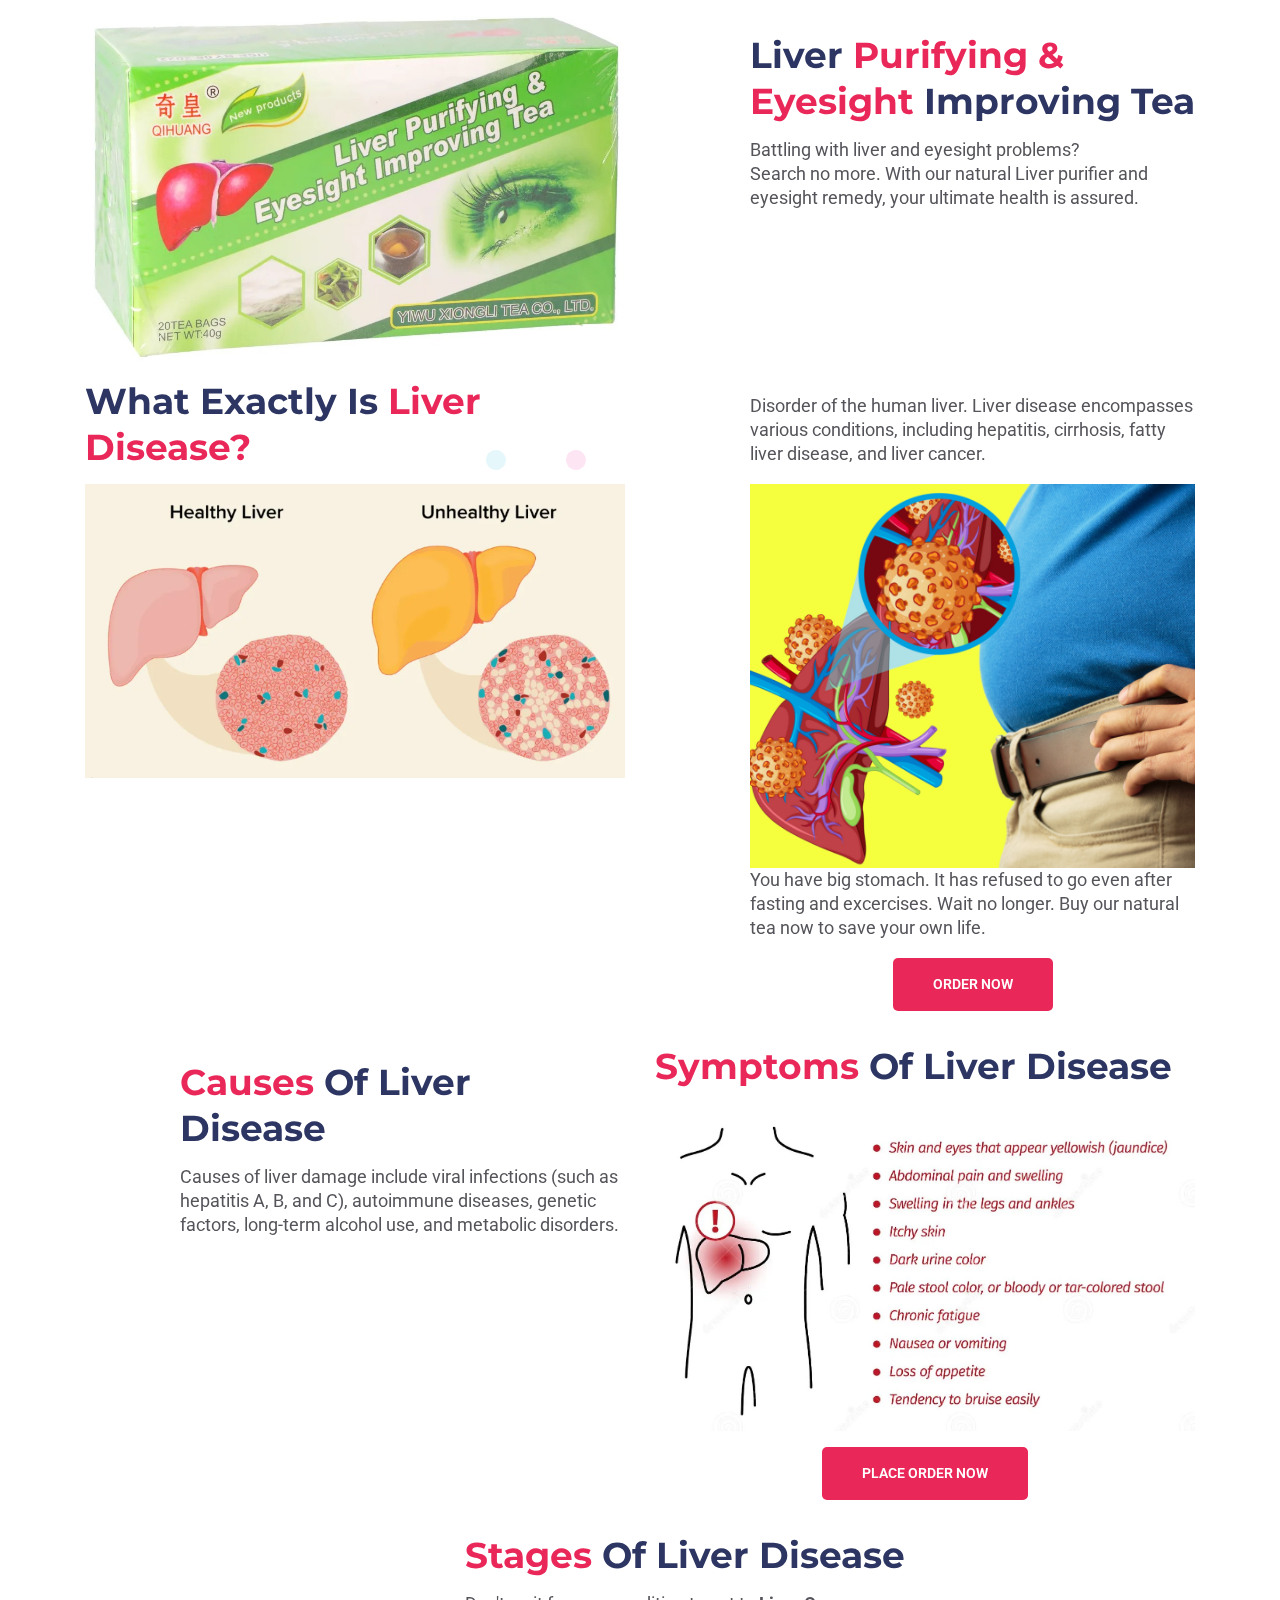
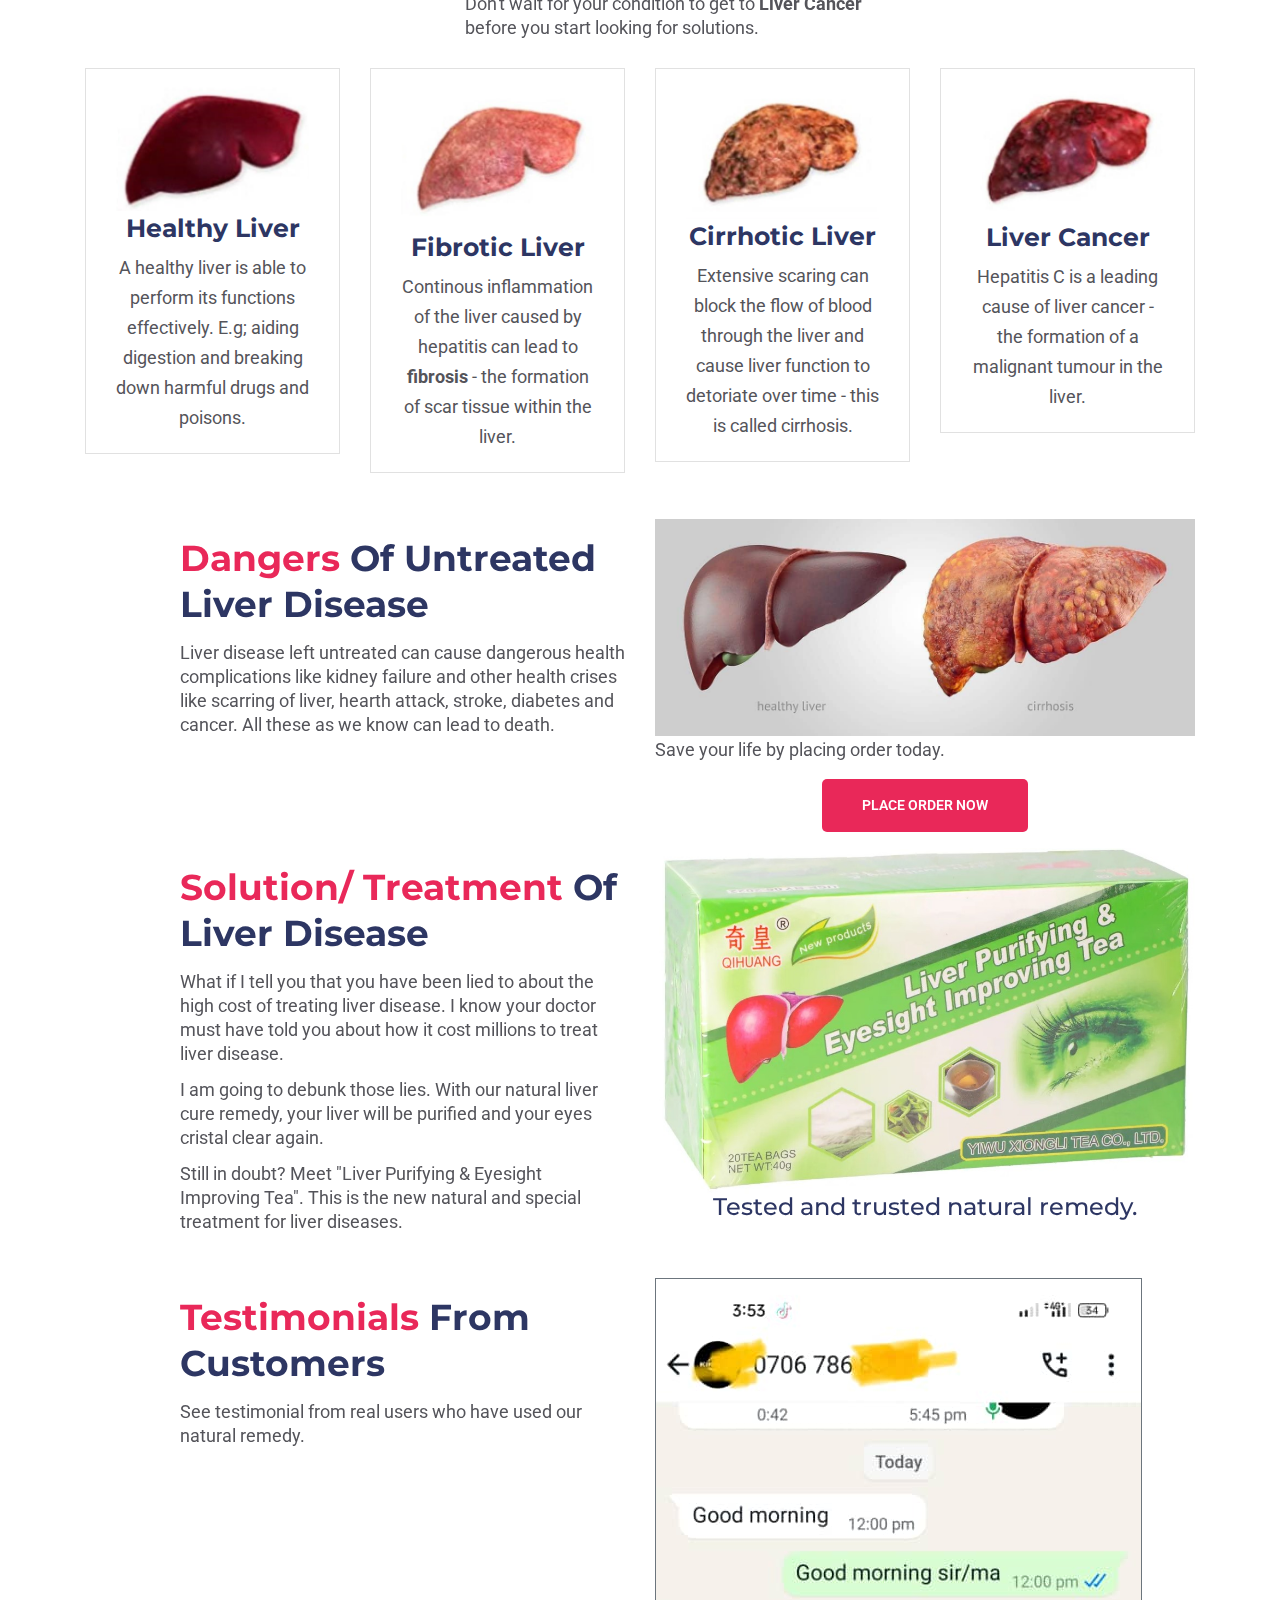
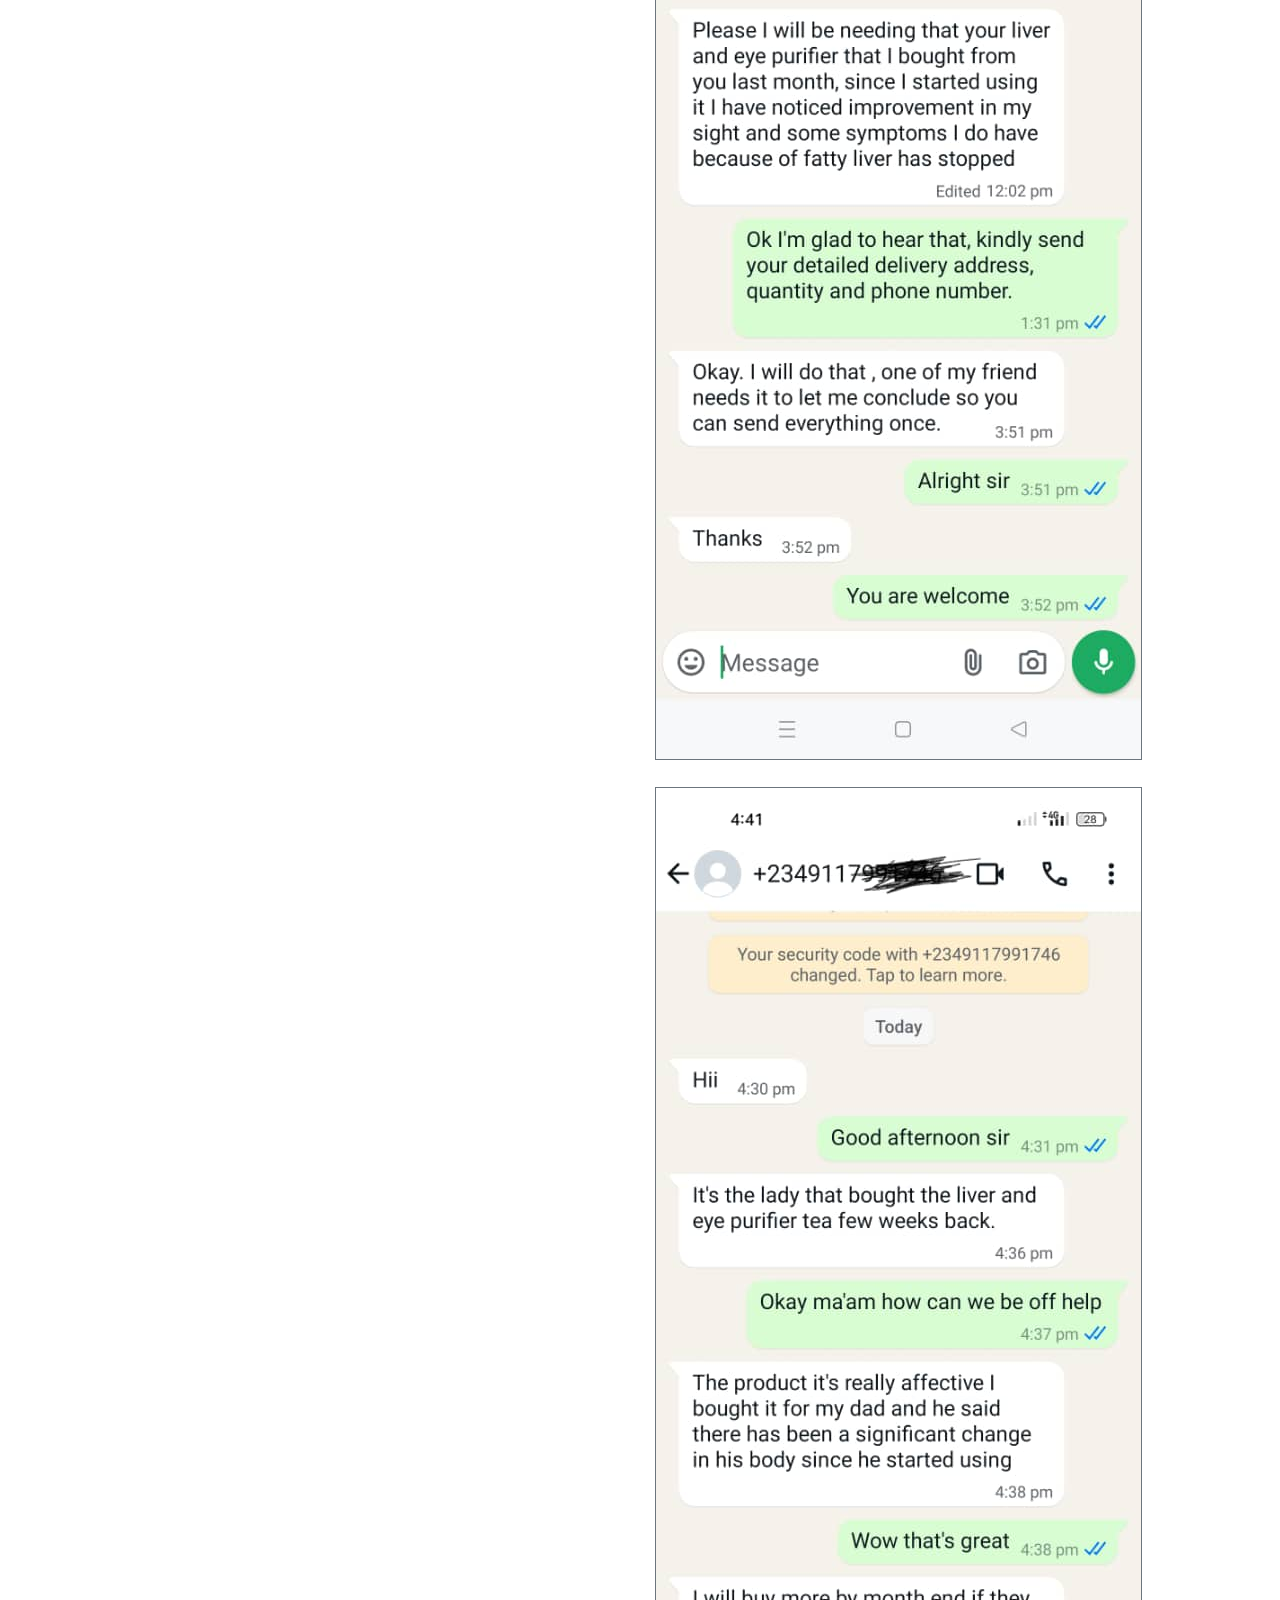
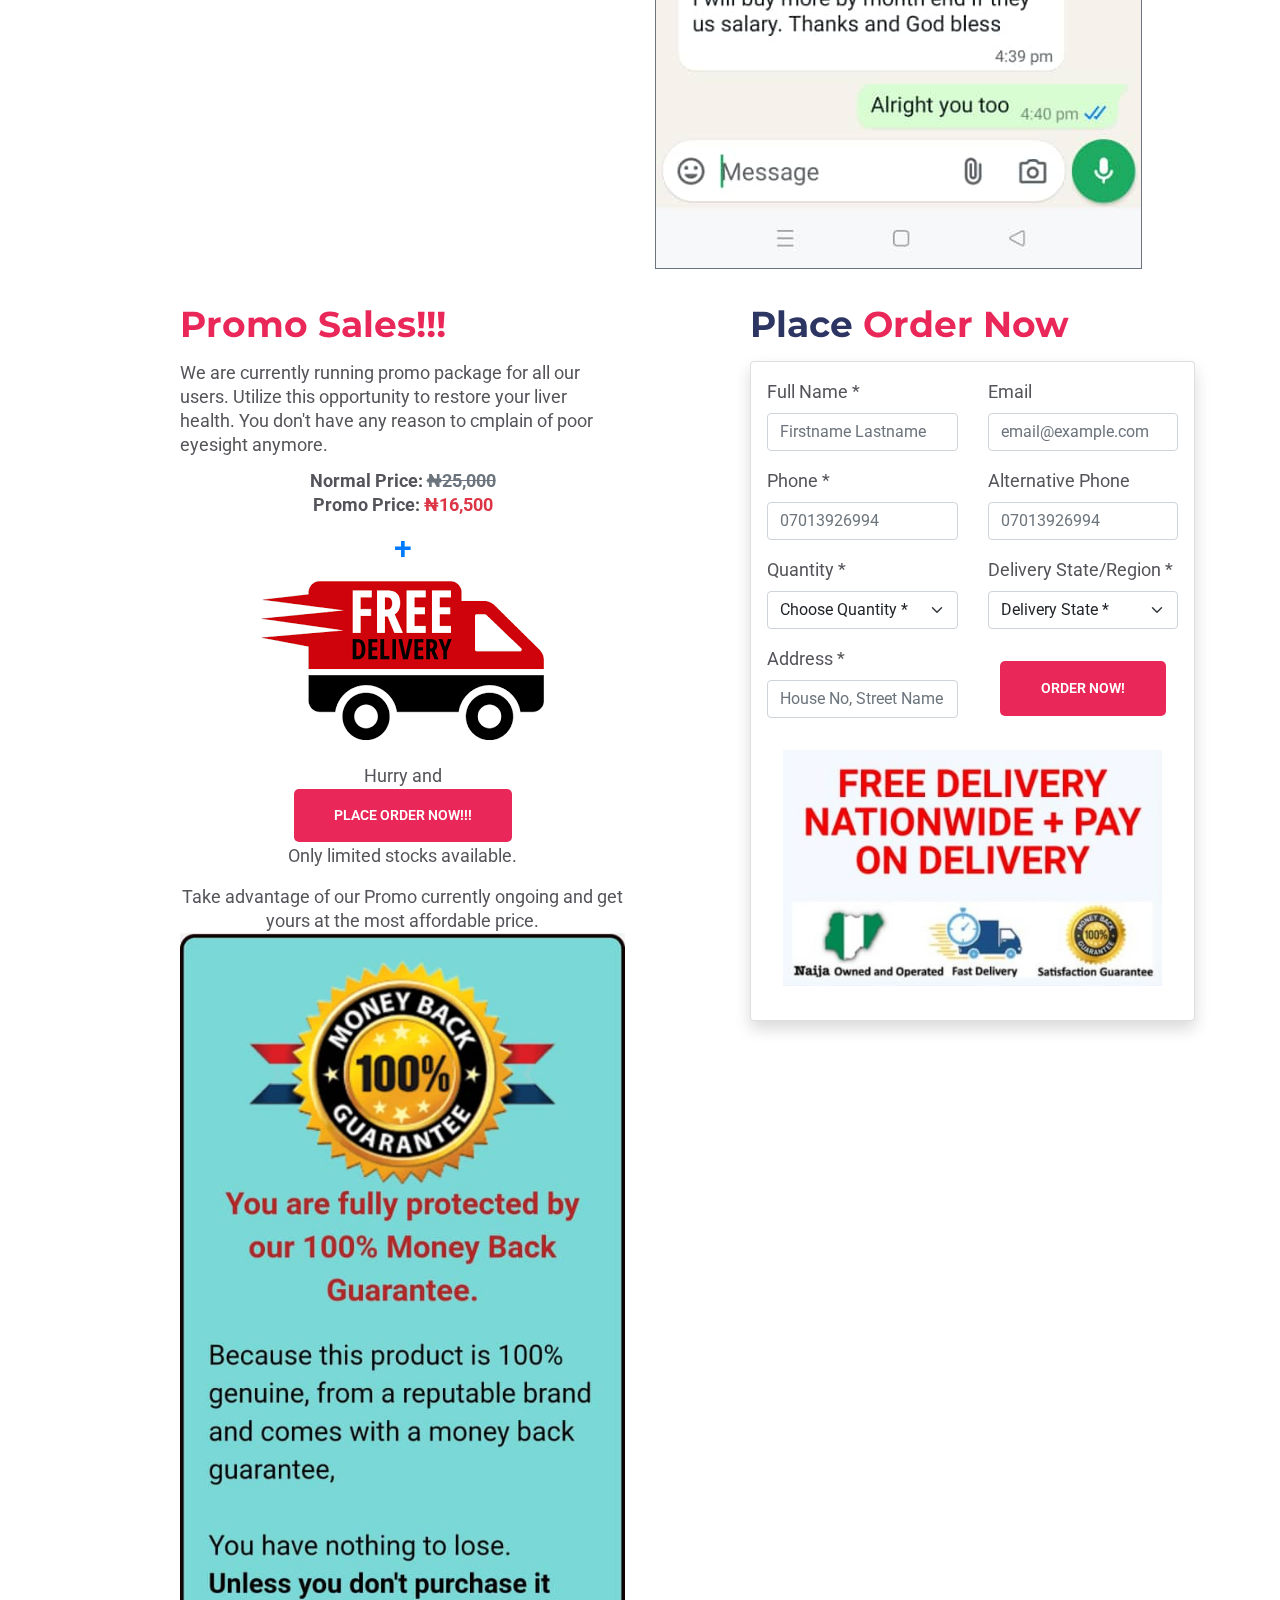
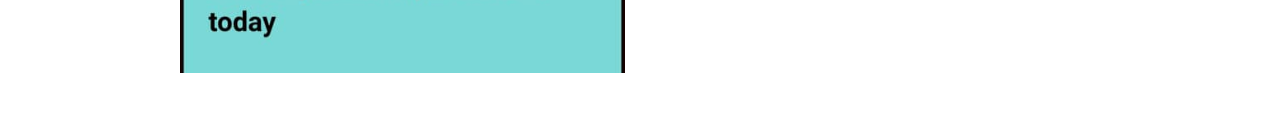
==== liver-cure/index.html @ 66e69435 "Fix Order Now Broken References" ====
<!DOCTYPE html>
<html lang="en">
<head>
    <meta charset="UTF-8">
    <meta name="viewport" content="width=device-width, initial-scale=1.0">
    <title>Liver Cure Herbal Remedy</title>

    <!-- favicon -->
    <link rel="icon" href="./assets/images/favicon.ico" sizes="20x20" type="image/png">
    <!-- animate -->
    <link rel="stylesheet" href="assets/css/animate.css">
    <!-- bootstrap -->
    <link rel="stylesheet" href="../assets/bootstrap.min.css">
    <link rel="stylesheet" href="assets/css/bootstrap.min.css">
    <!-- magnific popup -->
    <link rel="stylesheet" href="assets/css/magnific-popup.css">
    <!-- owl carousel -->
    <link rel="stylesheet" href="assets/css/owl.carousel.min.css">
    <!-- fontawesome -->
    <link rel="stylesheet" href="assets/css/font-awesome.min.css">
    <!-- flaticon -->
    <link rel="stylesheet" href="assets/css/flaticon.css">
    <!-- Main Stylesheet -->
    <link rel="stylesheet" href="assets/css/style.css">
    <!-- responsive Stylesheet -->
    <link rel="stylesheet" href="assets/css/responsive.css">

    <!-- Liver Cure Facebook Pixel Code -->
    <script>
        !function(f,b,e,v,n,t,s)
        {if(f.fbq)return;n=f.fbq=function(){n.callMethod?
        n.callMethod.apply(n,arguments):n.queue.push(arguments)};
        if(!f._fbq)f._fbq=n;n.push=n;n.loaded=!0;n.version='2.0';
        n.queue=[];t=b.createElement(e);t.async=!0;
        t.src=v;s=b.getElementsByTagName(e)[0];
        s.parentNode.insertBefore(t,s)}(window,document,'script',
        'https://connect.facebook.net/en_US/fbevents.js');
        fbq('init', '463958269946319');
        fbq('track', 'PageView');
        fbq('track', 'AddToWishlist');
        fbq('track', 'AddToCart');
    </script>
    <noscript>
        <img height="1" width="1" 
        src="https://www.facebook.com/tr?id=463958269946319&ev=PageView
        &noscript=1"/>
    </noscript>
    <!-- End Liver Cure Facebook Pixel Code -->
</head>
<body>
    <!-- Preloader section start -->
    <div class="preloader" id="preloader">
        <div class="preloader-inner">
            <div class="loader">
                <span class="loader-inner-1"></span>
                <span class="loader-inner-2"></span>
                <span class="loader-inner-3"></span>
                <span class="loader-inner-4"></span>
            </div>
        </div>
    </div>
    <!-- Preloader section end -->

    <!-- Intro Section Start -->
    <section class="my-3">
        <div class="container">
            <div class="row">
                <div class="col-lg-6">
                    <div class="concern-img bg-image">
                        <img src="assets/images/liver-cure.jpg" alt="">
                    </div>
                </div>
                <div class="col-lg-5 offset-lg-1">
                    <div class="py-3">
                        <div class="concern-content">
                            <div class="content">
                                <div class="section-title">
                                    <h1 class="title">
                                        Liver <span>Purifying & Eyesight</span> Improving Tea
                                    </h1>
                                    <p class="section-p">
                                        Battling with liver and eyesight problems? <br>
                                        Search no more. With our natural Liver purifier and eyesight remedy, your ultimate health is assured.
                                    </p>
                                </div>
                            </div>
                        </div>
                    </div>
                </div>
            </div>
        </div>
    </section>
    <!-- Intro Section End -->

    <!-- Details Section Start -->
    <section class="my-3">
        <div class="container">
            <div class="row">
                <div class="col-lg-6">
                    <div class="section-title">
                        <h2 class="title">
                            What exactly is <span>Liver Disease?</span>
                        </h2>
                    </div>
                    <div class="concern-img bg-image">
                        <img src="assets/images/healthy-unhealthy-liver.png" alt="">
                    </div>
                </div>
                <div class="col-lg-5 offset-lg-1">
                    <div class="py-3">
                        <div class="concern-content">
                            <div class="content">
                                <div class="section-title">
                                    <p class="section-p">
                                        Disorder of the human liver. Liver disease encompasses various conditions, including hepatitis, cirrhosis, fatty liver disease, and liver cancer.
                                    </p>
                                </div>
                            </div>
                        </div>
                        <div class="concern-img bg-image mt-3">
                            <img src="assets/images/unhealthy-liver.png" alt="">
                        </div>
                        <div class="concern-content">
                            <div class="content">
                                <div class="section-title">
                                    <p class="section-p">
                                        You have big stomach. It has refused to go even after fasting and excercises. Wait no longer. Buy our natural tea now to save your own life.
                                    </p>
                                </div>
                            </div>
                            <div class="btn-wrapper mt-3 desktop-center">
                                <a href="#orderForm" class="boxed-btn">Order Now</a>
                            </div>
                        </div>
                    </div>
                </div>
            </div>
        </div>
    </section>
    <!-- Deatils Section End -->

    <!-- Symptoms Section Start -->
    <section class="my-3">
        <div class="container">
            <div class="row">
                <div class="col-lg-5 offset-lg-1">
                    <div class="py-3">
                        <div class="concern-content">
                            <div class="content">
                                <div class="section-title">
                                    <h2 class="title">
                                        <span>Causes</span> of Liver Disease
                                    </h2>
                                    <p class="section-p">
                                        Causes of liver damage include viral infections (such as hepatitis A, B, and C), autoimmune diseases, genetic factors, long-term alcohol use, and metabolic disorders.
                                    </p>
                                </div>
                            </div>
                        </div>
                    </div>
                </div>
                <div class="col-lg-6">
                    <div class="section-title">
                        <h2 class="title">
                            <span>Symptoms</span> of Liver Disease
                        </h2>
                    </div>
                    <div class="concern-img bg-image">
                        <img src="assets/images/symptoms-liver-2.jpg" alt="">
                    </div>
                    <div class="btn-wrapper mt-3 desktop-center">
                        <a href="#orderForm" class="boxed-btn">Place Order Now</a>
                    </div>
                </div>
            </div>
        </div>
    </section>
    <!-- Symptoms Section End -->

    <!-- Symptoms Section Start -->
    <section class="my-3">
        <div class="container">
            <div class="row justify-content-center">
                <div class="col-lg-5 offset-lg-1">
                    <div class="py-3">
                        <div class="concern-content">
                            <div class="content">
                                <div class="section-title">
                                    <h2 class="title">
                                        <span>Stages</span> of Liver Disease
                                    </h2>
                                    <p class="section-p">
                                        Don't wait for your condition to get to <strong>Liver Cancer</strong> before you start looking for solutions.
                                    </p>
                                </div>
                            </div>
                        </div>
                    </div>
                </div>
            </div>

            <!-- Stages items start -->
            <div class="row">
                <div class="col-lg-3 col-md-6">
                    <div class="do-single-item margin-bottom-30">
                        <div class="icon">
                            <img src="assets/images/healthy-liver.png" alt="" class="w100">
                        </div>
                        <div class="content">
                            <h4 class="title">
                                <a href="#">Healthy Liver</a>
                            </h4>
                            <p>
                                A healthy liver is able to perform its functions effectively. E.g; aiding digestion and breaking down harmful drugs and poisons.
                            </p>
                        </div>
                    </div>
                </div>
                <div class="col-lg-3 col-md-6">
                    <div class="do-single-item margin-bottom-30">
                        <div class="icon">
                            <img src="assets/images/fibrotic-liver.png" alt="" class="w100">
                        </div>
                        <div class="content">
                            <h4 class="title">
                                <a href="#">Fibrotic Liver</a>
                            </h4>
                            <p>
                                Continous inflammation of the liver caused by hepatitis can lead to <strong>fibrosis</strong> - the formation of scar tissue within the liver.
                            </p>
                        </div>
                    </div>
                </div>
                <div class="col-lg-3 col-md-6">
                    <div class="do-single-item margin-bottom-30">
                        <div class="icon">
                            <img src="assets/images/cirrhotic-liver.png" alt="" class="w100">
                        </div>
                        <div class="content">
                            <h4 class="title">
                                <a href="#">Cirrhotic Liver</a>
                            </h4>
                            <p>
                                Extensive scaring can block the flow of blood through the liver and cause liver function to detoriate over time - this is called cirrhosis.
                            </p>
                        </div>
                    </div>
                </div>
                <div class="col-lg-3 col-md-6">
                    <div class="do-single-item margin-bottom-30">
                        <div class="icon">
                            <img src="assets/images/liver-cancer.png" alt="" class="w100">
                        </div>
                        <div class="content">
                            <h4 class="title">
                                <a href="#">Liver Cancer</a>
                            </h4>
                            <p>
                                Hepatitis C is a leading cause of liver cancer - the formation of a malignant tumour in the liver.
                            </p>
                        </div>
                    </div>
                </div>
            </div>
            <!-- Stages items end -->
        </div>
    </section>
    <!-- Symptoms Section End -->

    <!-- Dangers Section Start -->
    <section class="my-3">
        <div class="container">
            <div class="row">
                <div class="col-lg-5 offset-lg-1">
                    <div class="py-3">
                        <div class="concern-content">
                            <div class="content">
                                <div class="section-title">
                                    <h2 class="title">
                                        <span>Dangers</span> of untreated Liver Disease
                                    </h2>
                                    <p class="section-p">
                                        Liver disease left untreated can cause dangerous health complications like kidney failure and other health crises like scarring of liver, hearth attack, stroke, diabetes and cancer. All these as we know can lead to death.
                                    </p>
                                </div>
                            </div>
                        </div>
                    </div>
                </div>
                <div class="col-lg-6">
                    <div class="concern-img bg-image">
                        <img src="assets/images/dangers.jpg" alt="">
                    </div>
                    <div>
                        Save your life by placing order today.
                    </div>
                    <div class="btn-wrapper mt-3 desktop-center">
                        <a href="#orderForm" class="boxed-btn">Place Order Now</a>
                    </div>
                </div>
            </div>
        </div>
    </section>
    <!-- Dangers Section End -->

    <!-- Solution Section Start -->
    <section class="my-3">
        <div class="container">
            <div class="row">
                <div class="col-lg-5 offset-lg-1">
                    <div class="py-3">
                        <div class="concern-content">
                            <div class="content">
                                <div class="section-title">
                                    <h2 class="title">
                                        <span>Solution/ Treatment</span> of Liver Disease
                                    </h2>
                                    <p class="section-p">
                                        What if I tell you that you have been lied to about the high cost of treating liver disease. I know your doctor must have told you about how it cost millions to treat liver disease.
                                    </p>
                                    <p class="section-p">
                                        I am going to debunk those lies. With our natural liver cure remedy, your liver will be purified and your eyes cristal clear again.
                                    </p>
                                    <p class="section-p">
                                        Still in doubt? Meet "Liver Purifying & Eyesight Improving Tea". This is the new natural and special treatment for liver diseases.
                                    </p>
                                </div>
                            </div>
                        </div>
                    </div>
                </div>
                <div class="col-lg-6">
                    <div class="concern-img bg-image">
                        <img src="assets/images/liver-cure.jpg" alt="">
                    </div>
                    <h3 class="text-center">
                        Tested and trusted natural remedy.
                    </h3>
                </div>
            </div>
        </div>
    </section>
    <!-- Solution Section End -->

    <!-- Testimonials Section Start -->
    <section class="my-3">
        <div class="container">
            <div class="row">
                <div class="col-lg-5 offset-lg-1">
                    <div class="py-3">
                        <div class="concern-content">
                            <div class="content">
                                <div class="section-title">
                                    <h2 class="title">
                                        <span>Testimonials</span> from customers
                                    </h2>
                                    <p class="section-p">
                                        See testimonial from real users who have used our natural remedy.
                                    </p>
                                </div>
                            </div>
                        </div>
                    </div>
                </div>
                <div class="col-lg-6">
                    <div class="concern-img bg-image">
                        <img src="assets/images/testimonial-1.jpg" alt="" class="border border-secondary">
                    </div> <br>
                    <div>
                        <img src="assets/images/testimonial-2.jpg" alt="" class="border border-secondary">
                    </div>
                </div>
            </div>
        </div>
    </section>
    <!-- Testimonials Section End -->

    <!-- Order Now Section Start -->
    <section class="my-3">
        <div class="container">
            <div class="row">
                <div class="col-lg-5 offset-lg-1">
                    <div class="py-3">
                        <div class="concern-content">
                            <div class="content">
                                <div class="section-title">
                                    <h2 class="title">
                                        <span>Promo Sales!!!</span>
                                    </h2>
                                    <p class="section-p">
                                        We are currently running promo package for all our users. Utilize this opportunity to restore your liver health. You don't have any reason to cmplain of poor eyesight anymore.
                                    </p>
                                    <p class="text-center">
                                        <strong>
                                            Normal Price: <span class="text-secondary text-decoration-line-through">₦25,000</span> <br>
                                            Promo Price: <span class="text-danger">₦16,500</span>
                                        </strong> <br>
                                    </p>
                                    <div class="text-center">
                                        <h2 class="text-primary h2">
                                            +
                                        </h2>
                                        <img class="img-fluid" src="../assets/images/free-delivery.png">
                                    </div>
                                    <div class="text-center p-3">
                                        Hurry and
                                        <div class="btn-wrapper desktop-center">
                                            <a href="#orderForm" class="boxed-btn">Place Order Now!!!</a>
                                        </div>
                                        Only limited stocks available.
                                    </div>
                                    <p class="text-center">
                                        Take advantage of our Promo currently ongoing and get yours at the most affordable price. <br>
                                        <img src="../assets/images/guarantee.jpg" class="img-fluid">
                                    </p>
                                </div>
                            </div>
                        </div>
                    </div>
                </div>
                <div class="col-lg-5 offset-lg-1">
                    <div class="py-3">
                        <div class="concern-content">
                            <div class="content">
                                <div class="section-title">
                                    <h2 class="title">
                                        Place <span>Order Now</span>
                                    </h2>
                                    <div class="shadow card p-3" id="orderForm">
                                        <form name="orderForm" method="POST" onsubmit="return checkForm()" action="https://myform.lightonexpress.com/process-kinaxy-form/?r=https://kinaxy.com/liver-cure/thank-you.html&bU=https://kinaxy.com/liver-cure/">
                                            <input type="hidden" name="subject" value="New Order For Liver Purifying & Eyesight Improving Tea" />
                                            <input type="hidden" name="price" value="₦0.00" />
                                            <input type="hidden" name="productName" value="Liver Purifying & Eyesight Improving Tea" />
                                            <input type="hidden" name="productImageUrl" value="https://www.kinaxy.com/liver-cure/assets/images/liver-cure.jpg" />
                                            <div class="row field-row">
                                                <div class="col-sm-6 mb-3">
                                                    <label for="fullname" class="form-label">Full Name *</label>
                                                    <input type="text" class="form-control" placeholder="Firstname Lastname" name="fullname" id="fullname" required>
                                                </div>
                                                <div class="col-sm-6 mb-3">
                                                    <label for="email" class="form-label">Email</label>
                                                    <input type="email" class="form-control" placeholder="email@example.com" name="email" id="email">
                                                </div>
                                            </div>
                                            <div class="row field-row">
                                                <div class="col-sm-6 mb-3">
                                                    <label for="phone" class="form-label">Phone *</label>
                                                    <input type="tel" class="form-control" placeholder="07013926994" name="phone" id="phone" required>
                                                </div>
                                                <div class="col-sm-6 mb-3">
                                                    <label for="alt_phone" class="form-label">Alternative Phone</label>
                                                    <input type="tel" class="form-control" placeholder="07013926994" name="alt_phone" id="alt_phone">
                                                </div>
                                            </div>
                                            <div class="row field-row">
                                                <div class="col-sm-6 mb-3">
                                                    <label for="quantity" class="form-label">Quantity *</label>
                                                    <select name="quantity" id="quantity" required class="form-select">
                                                        <option value="" selected="selected">Choose Quantity *</option>
                                                        <option value="1">Buy 1 pack - ₦16,500</option>
                                                        <option value="2">Buy 2 packs - ₦28,000</option>
                                                        <option value="3">Buy 3 packs - ₦40,500</option>
                                                        <option value="4">Buy 4 packs - ₦52,000</option>
                                                        <option value="5">Buy 5 packs - ₦62,500</option>
                                                    </select>
                                                </div>
                                                <div class="col-sm-6 mb-3">
                                                    <label for="state" class="form-label">Delivery State/Region *</label>
                                                    <select name="state" id="state" required class="form-select">
                                                        <option value="" selected="selected">Delivery State *</option>
                                                        <option value="Lagos">Lagos</option>
                                                        <option value="Abuja">Abuja</option>
                                                        <option value="Rivers">Rivers</option>
                                                        <option value="Abia">Abia</option>
                                                        <option value="Adamawa">Adamawa</option>
                                                        <option value="Akwa Ibom">Akwa Ibom</option>
                                                        <option value="Anambra">Anambra</option>
                                                        <option value="Bauchi">Bauchi</option>
                                                        <option value="Bayelsa">Bayelsa</option>
                                                        <option value="Benue">Benue</option>
                                                        <option value="Borno">Borno</option>
                                                        <option value="Cross River">Cross River</option>
                                                        <option value="Delta">Delta</option>
                                                        <option value="Ebonyi">Ebonyi</option>
                                                        <option value="Edo">Edo</option>
                                                        <option value="Ekiti">Ekiti</option>
                                                        <option value="Enugu">Enugu</option>
                                                        <option value="Gombe">Gombe</option>
                                                        <option value="Imo">Imo</option>
                                                        <option value="Jigawa">Jigawa</option>
                                                        <option value="Kaduna">Kaduna</option>
                                                        <option value="Kano">Kano</option>
                                                        <option value="Katsina">Katsina</option>
                                                        <option value="Kebbi">Kebbi</option>
                                                        <option value="Kogi">Kogi</option>
                                                        <option value="Kwara">Kwara</option>
                                                        <option value="Nasarawa">Nasarawa</option>
                                                        <option value="Niger">Niger</option>
                                                        <option value="Ogun">Ogun</option>
                                                        <option value="Ondo">Ondo</option>
                                                        <option value="Osun">Osun</option>
                                                        <option value="Oyo">Oyo</option>
                                                        <option value="Plateau">Plateau</option>
                                                        <option value="Sokoto">Sokoto</option>
                                                        <option value="Taraba">Taraba</option>
                                                        <option value="Yobe">Yobe</option>
                                                        <option value="Zamfara">Zamfara</option>
                                                    </select>
                                                </div>
                                            </div>
                                            <div class="row field-row mb-3">
                                                <div class="col-sm-6 mb-3">
                                                    <label for="address" class="form-label">Address *</label>
                                                    <input type="text" class="form-control" placeholder="House No, Street Name & City" name="address" id="address" required>
                                                </div>
                                                <div class="col-sm-6 mb-3 btn-wrapper desktop-center">
                                                    <button type="submit" class="btn btn-default mt-3 boxed-btn">Order Now!</button>
                                                </div>
                                            </div>

                                            <p class="px-3 my-3 text-center">
                                                <img src="../assets/images/free-delivery.jpg" alt="">
                                            </p>
                                        </form>
                                    </div>
                                </div>
                            </div>
                        </div>
                    </div>
                </div>
            </div>
        </div>
    </section>
    <!-- Order Now Section End -->

    <!-- back to top section start -->
    <div class="back-to-top">
        <span class="back-top"><i class="fa fa-angle-up"></i></span>
    </div>
    <!-- back to top section end -->

    <!-- jquery -->
    <script src="assets/js/jquery-2.2.4.min.js"></script>
    <!-- bootstrap -->
    <script src="assets/js/bootstrap.min.js"></script>
    <!-- magnific popup -->
    <script src="assets/js/jquery.magnific-popup.js"></script>
    <!-- wow -->
    <script src="assets/js/wow.min.js"></script>
    <!-- owl carousel -->
    <script src="assets/js/owl.carousel.min.js"></script>
    <!-- waypoint -->
    <script src="assets/js/waypoints.min.js"></script>
    <!-- counterup -->
    <script src="assets/js/jquery.counterup.min.js"></script>
    <!-- imageloaded -->
    <script src="assets/js/imagesloaded.pkgd.min.js"></script>
    <!-- isotope -->
    <script src="assets/js/isotope.pkgd.min.js"></script>
    <!-- main js -->
    <script src="assets/js/main.js"></script>

    <script src="assets/js/script.js"></script>
</body>
</html>
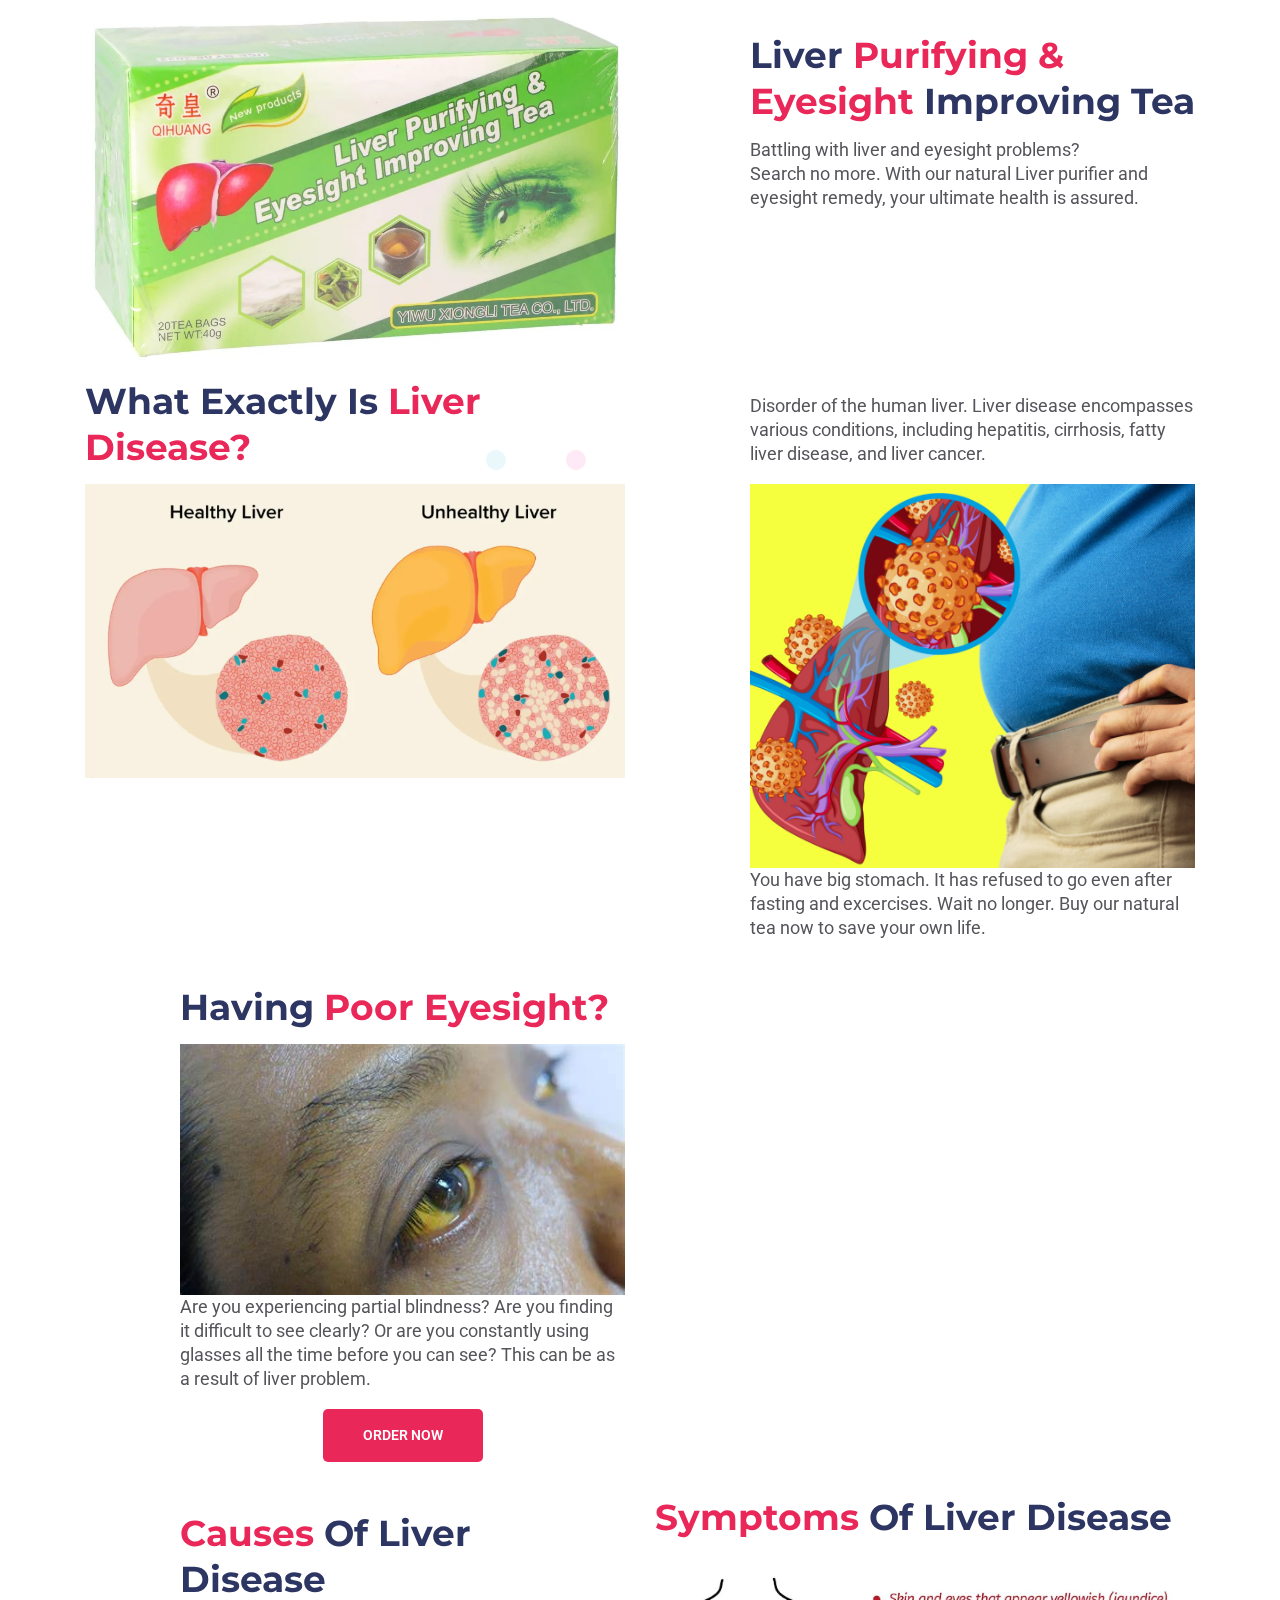
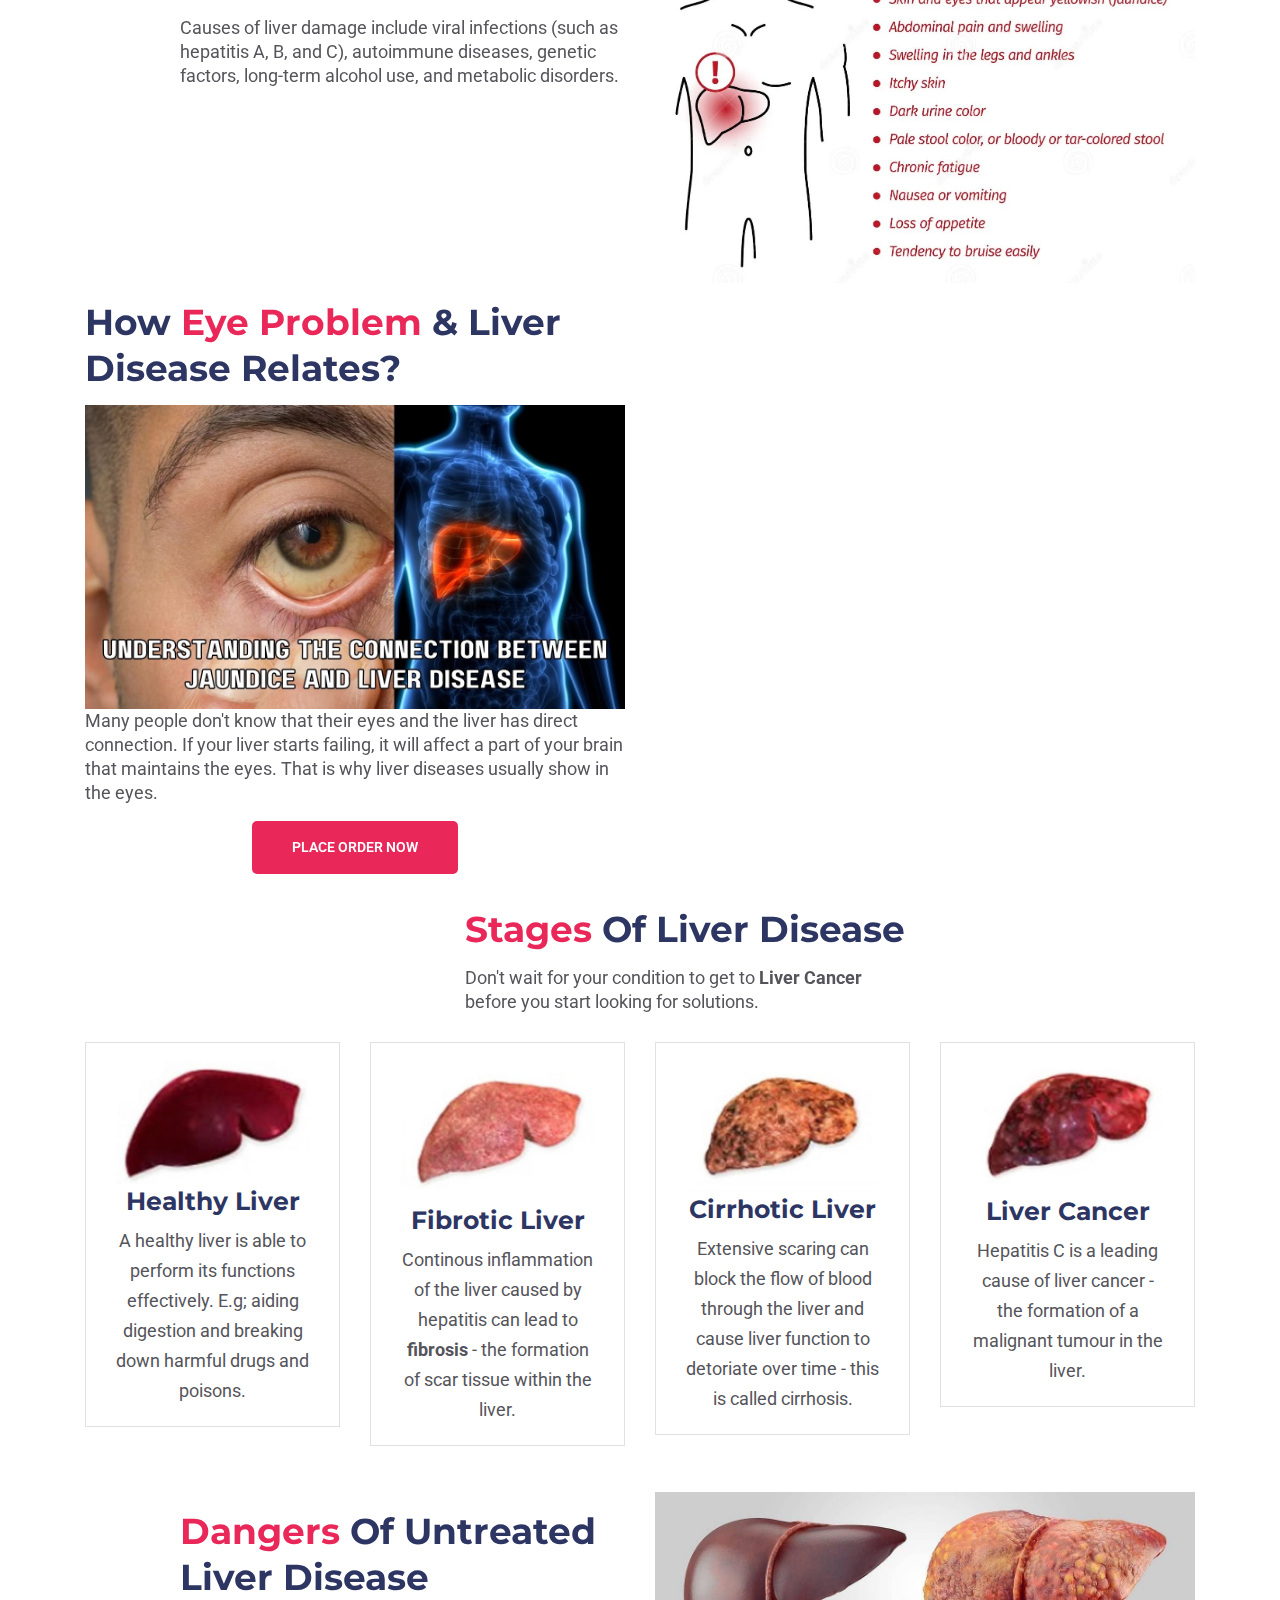
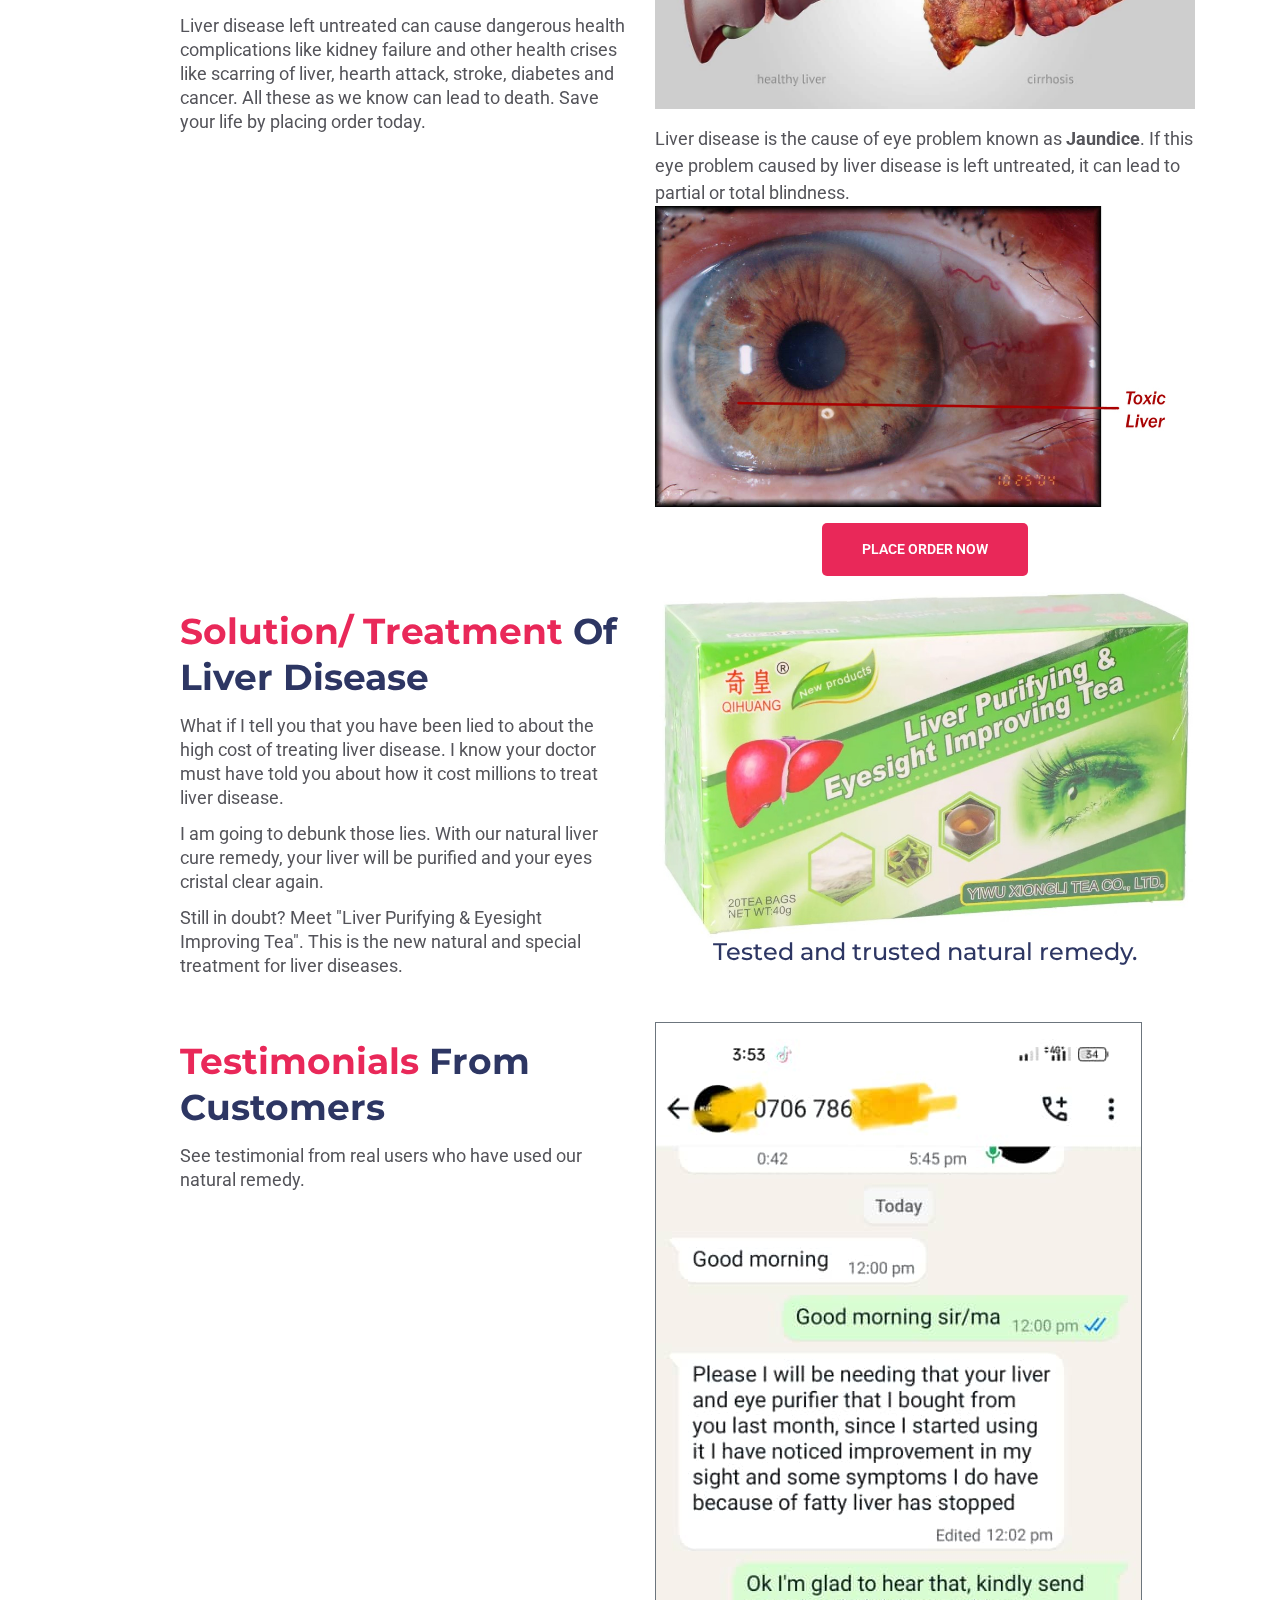
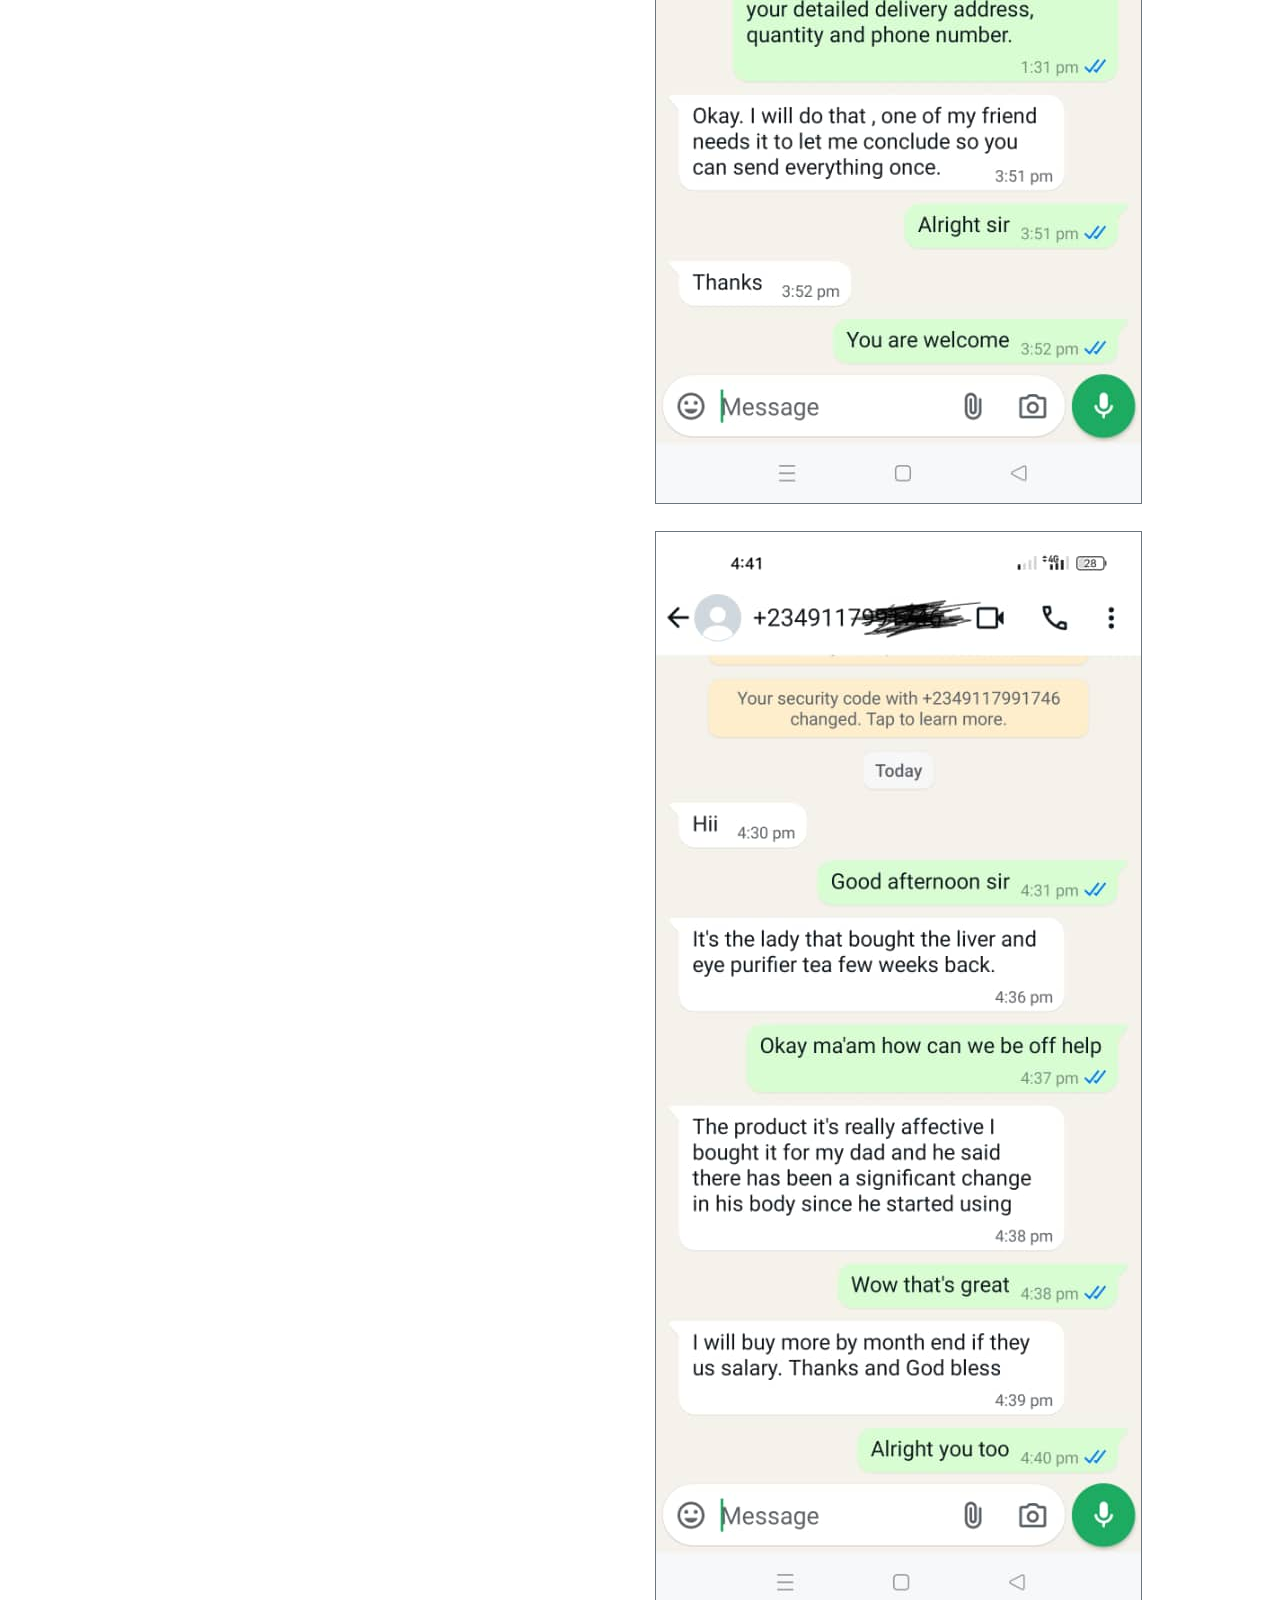
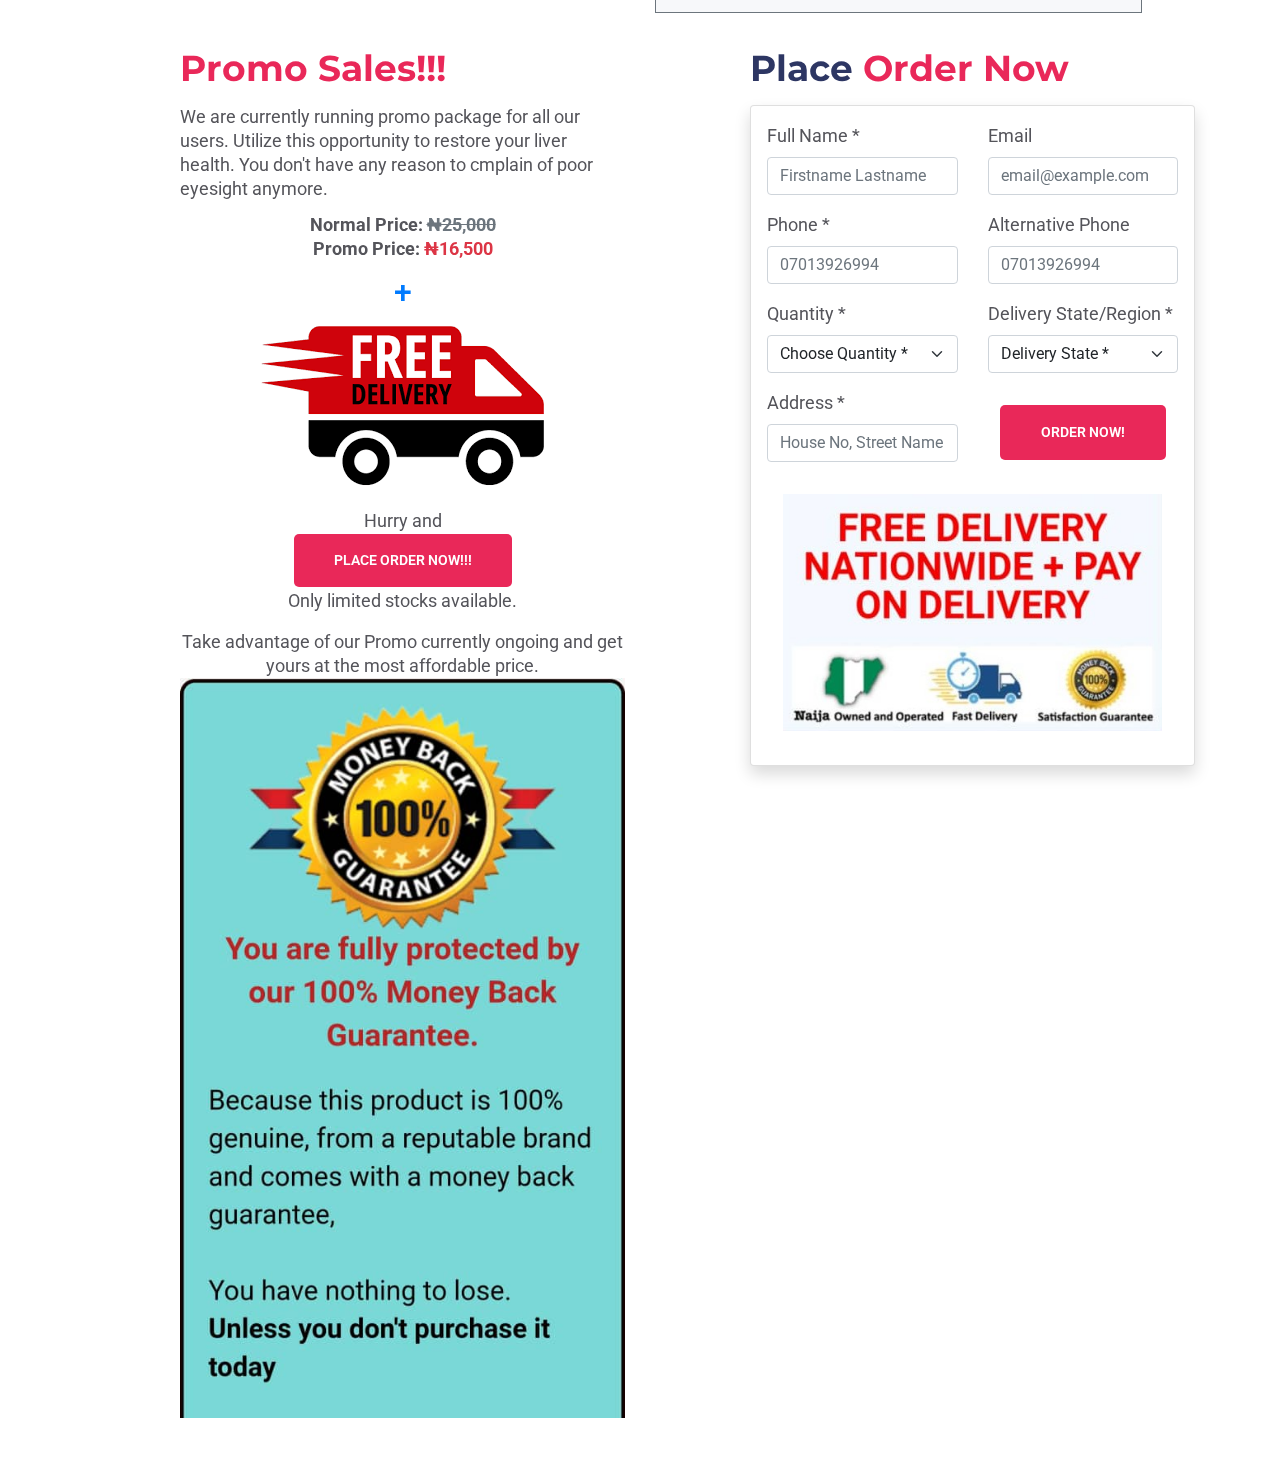
==== commit 016ebe1f: "Add Eye Related Problems To Liver Cure Website" ====
--- a/liver-cure/index.html
+++ b/liver-cure/index.html
@@ -128,6 +128,27 @@
                                     </p>
                                 </div>
                             </div>
+                        </div>
+                    </div>
+                </div>
+                <div class="col-lg-5 offset-lg-1">
+                    <div class="py-3">
+                        <div class="section-title">
+                            <h2 class="title">
+                                Having <span>Poor Eyesight?</span>
+                            </h2>
+                        </div>
+                        <div class="concern-img bg-image">
+                            <img src="assets/images/eye-liver.jpg" alt="">
+                        </div>
+                        <div class="concern-content">
+                            <div class="content">
+                                <div class="section-title">
+                                    <p class="section-p">
+                                        Are you experiencing partial blindness? Are you finding it difficult to see clearly? Or are you constantly using glasses all the time before you can see? This can be as a result of liver problem.
+                                    </p>
+                                </div>
+                            </div>
                             <div class="btn-wrapper mt-3 desktop-center">
                                 <a href="#orderForm" class="boxed-btn">Order Now</a>
                             </div>
@@ -167,6 +188,19 @@
                     </div>
                     <div class="concern-img bg-image">
                         <img src="assets/images/symptoms-liver-2.jpg" alt="">
+                    </div>
+                </div>
+                <div class="col-lg-6 pt-3">
+                    <div class="section-title">
+                        <h2 class="title">
+                            How <span>Eye problem</span> & Liver Disease relates?
+                        </h2>
+                    </div>
+                    <div class="concern-img bg-image">
+                        <img src="assets/images/liver-eyes-connection.jpg" alt="">
+                        <p class="section-p">
+                            Many people don't know that their eyes and the liver has direct connection. If your liver starts failing, it will affect a part of your brain that maintains the eyes. That is why liver diseases usually show in the eyes.
+                        </p>
                     </div>
                     <div class="btn-wrapper mt-3 desktop-center">
                         <a href="#orderForm" class="boxed-btn">Place Order Now</a>
@@ -280,7 +314,7 @@
                                         <span>Dangers</span> of untreated Liver Disease
                                     </h2>
                                     <p class="section-p">
-                                        Liver disease left untreated can cause dangerous health complications like kidney failure and other health crises like scarring of liver, hearth attack, stroke, diabetes and cancer. All these as we know can lead to death.
+                                        Liver disease left untreated can cause dangerous health complications like kidney failure and other health crises like scarring of liver, hearth attack, stroke, diabetes and cancer. All these as we know can lead to death. Save your life by placing order today.
                                     </p>
                                 </div>
                             </div>
@@ -291,8 +325,11 @@
                     <div class="concern-img bg-image">
                         <img src="assets/images/dangers.jpg" alt="">
                     </div>
-                    <div>
-                        Save your life by placing order today.
+                    <div class="pt-3">
+                        Liver disease is the cause of eye problem known as <strong>Jaundice</strong>. If this eye problem caused by liver disease is left untreated, it can lead to partial or total blindness.
+                    </div>
+                    <div class="concern-img bg-image">
+                        <img src="assets/images/eye-toxic-liver.jpg" alt="">
                     </div>
                     <div class="btn-wrapper mt-3 desktop-center">
                         <a href="#orderForm" class="boxed-btn">Place Order Now</a>
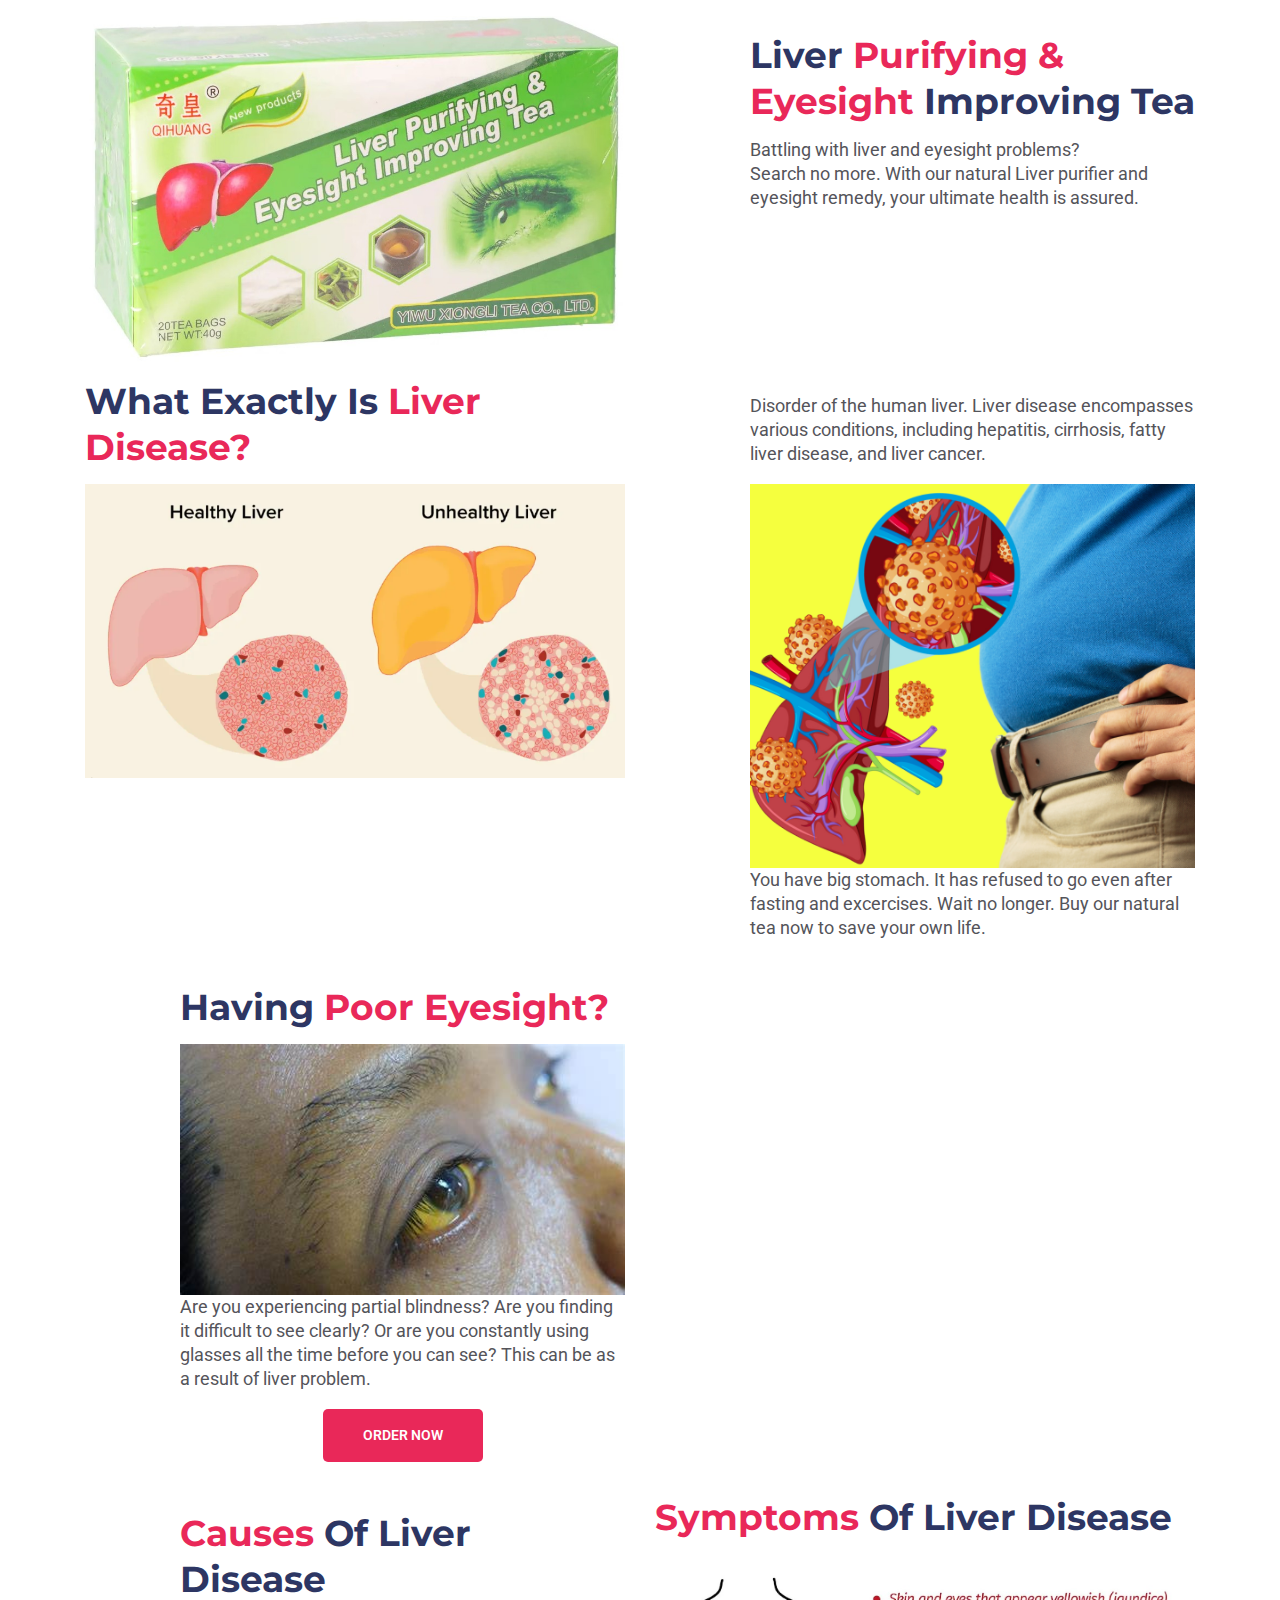
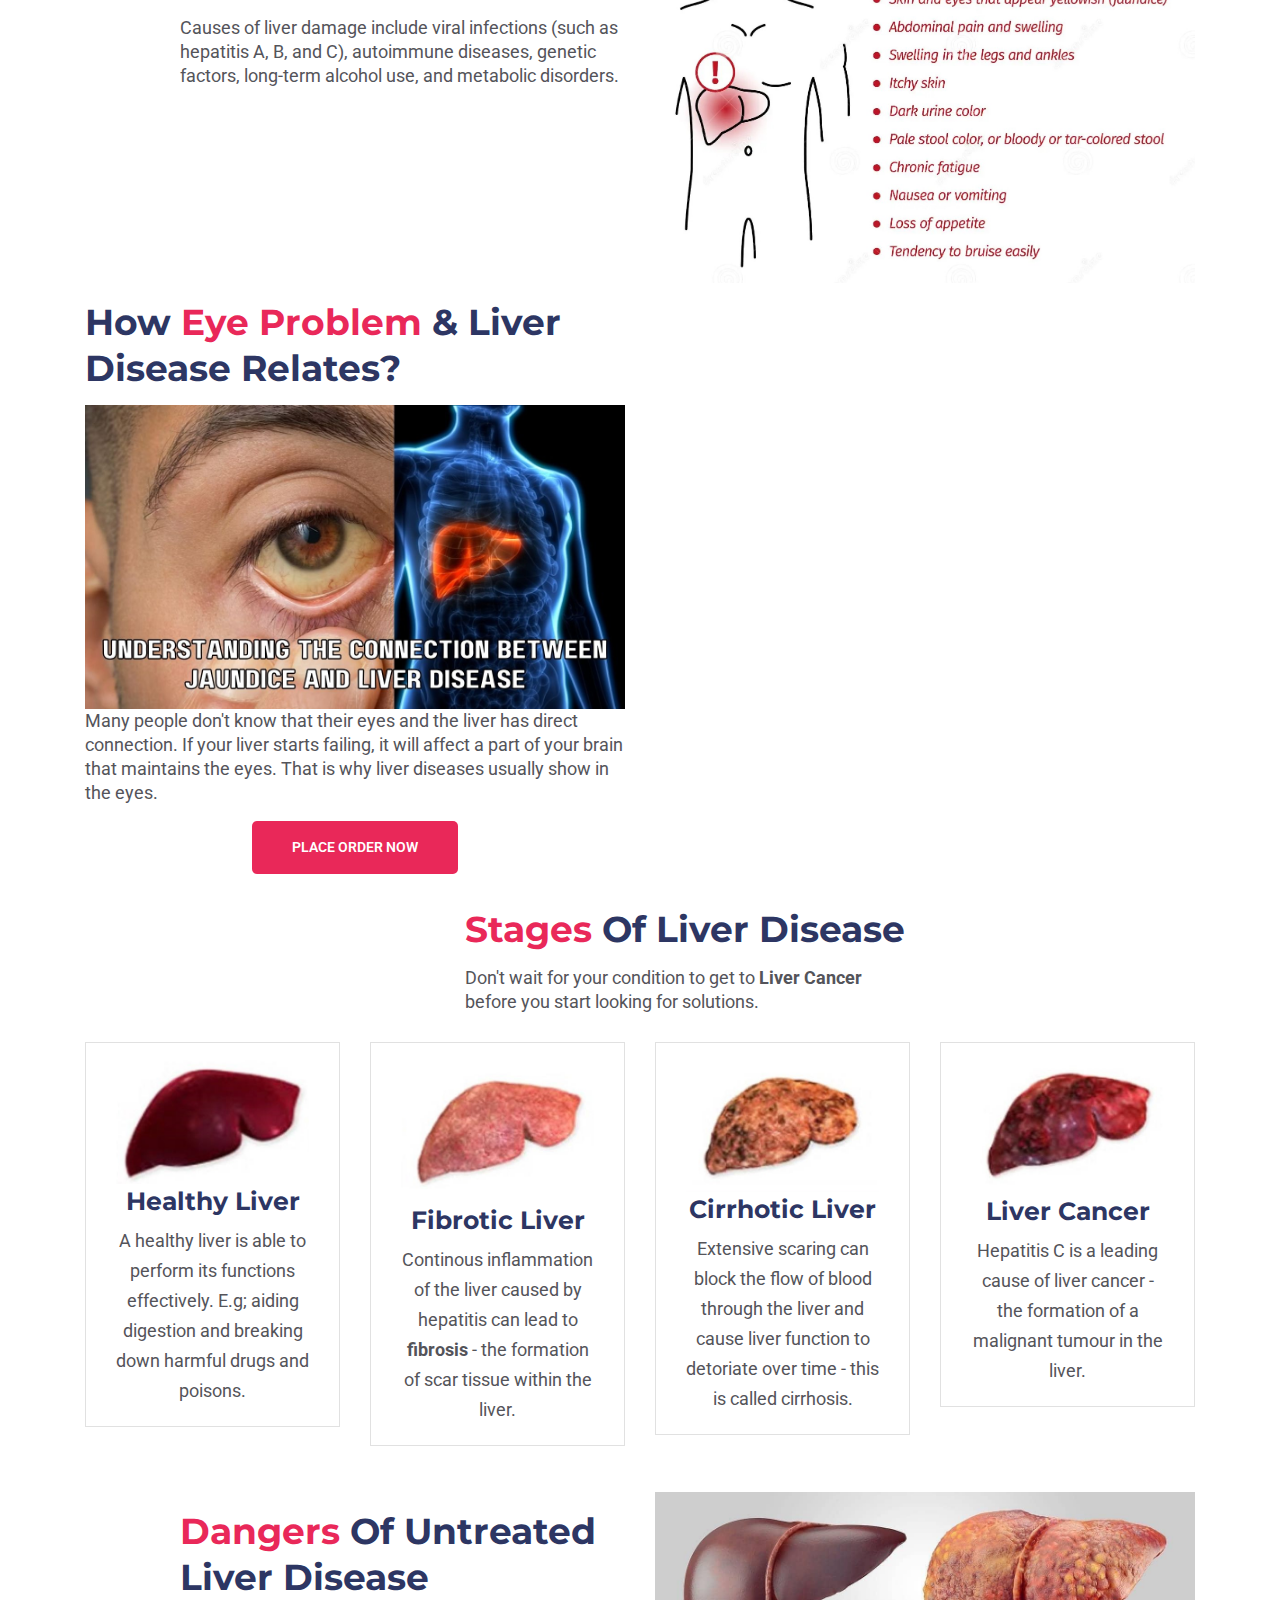
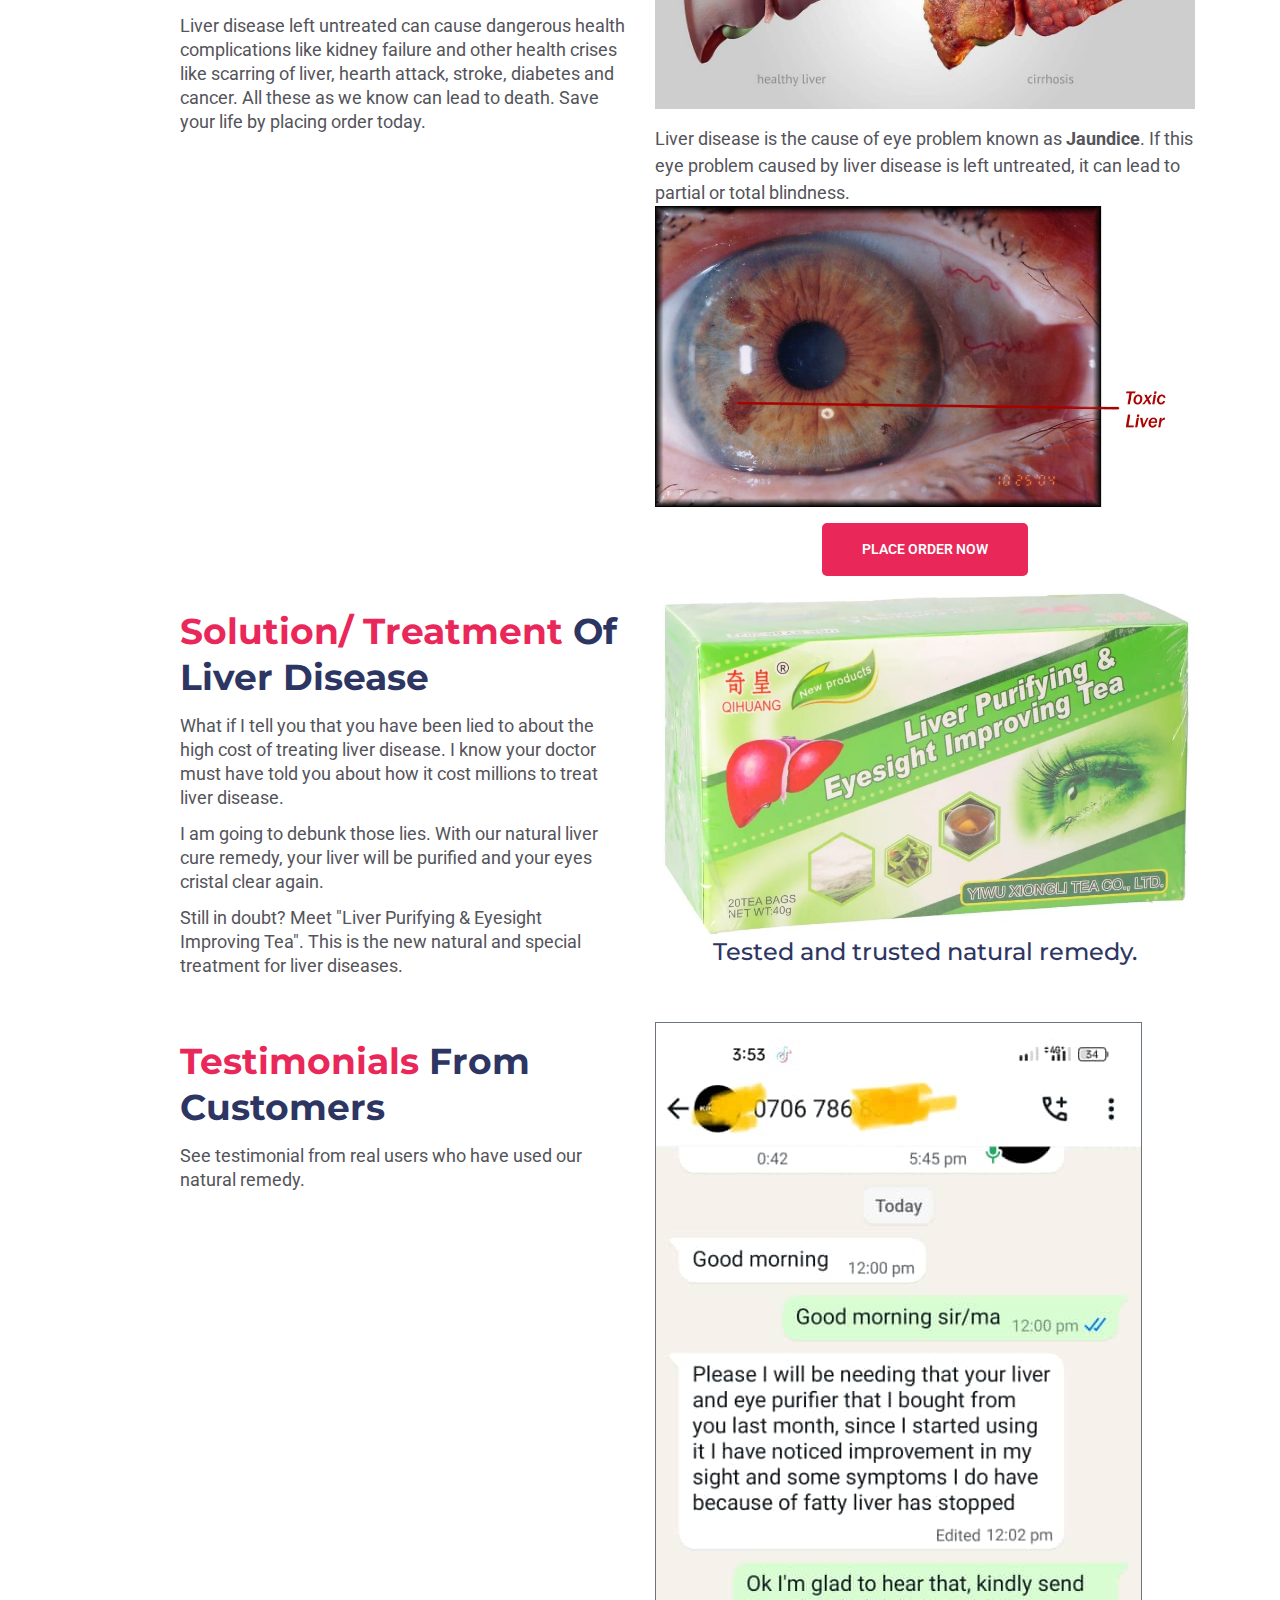
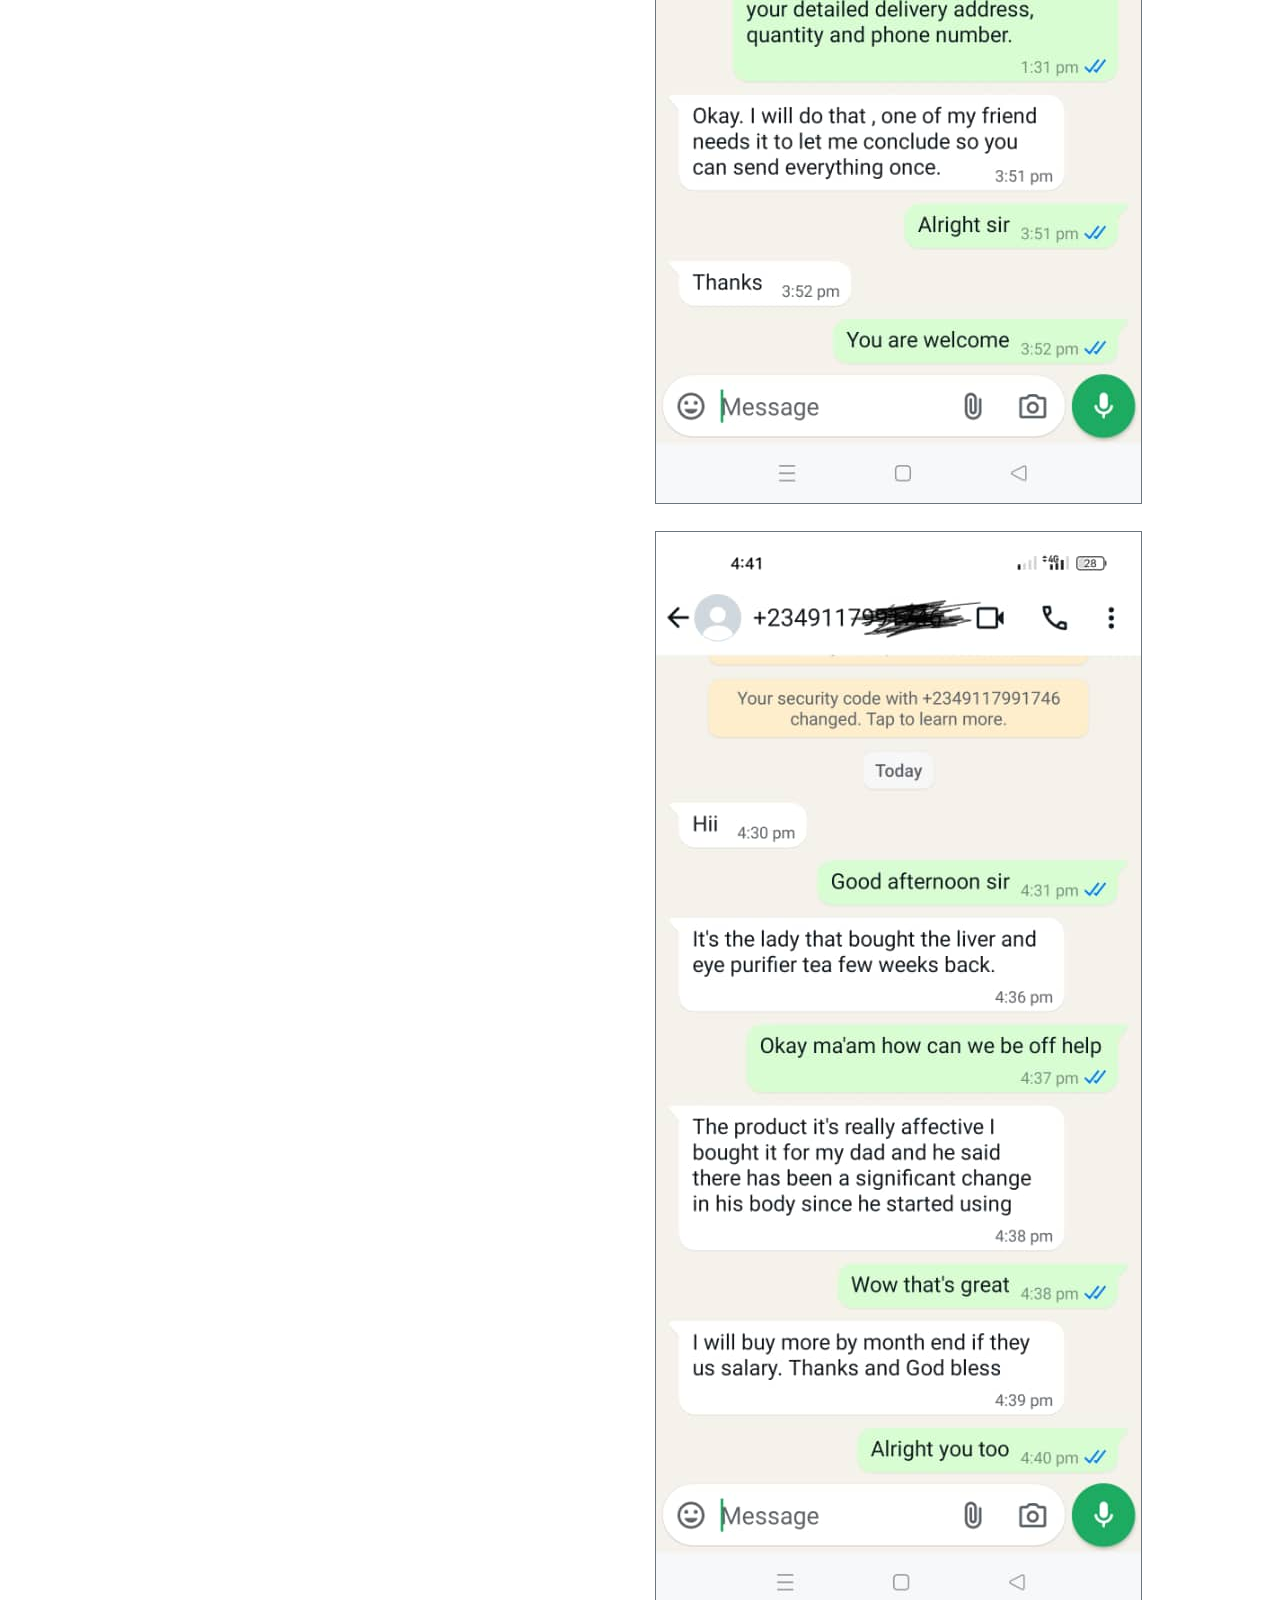
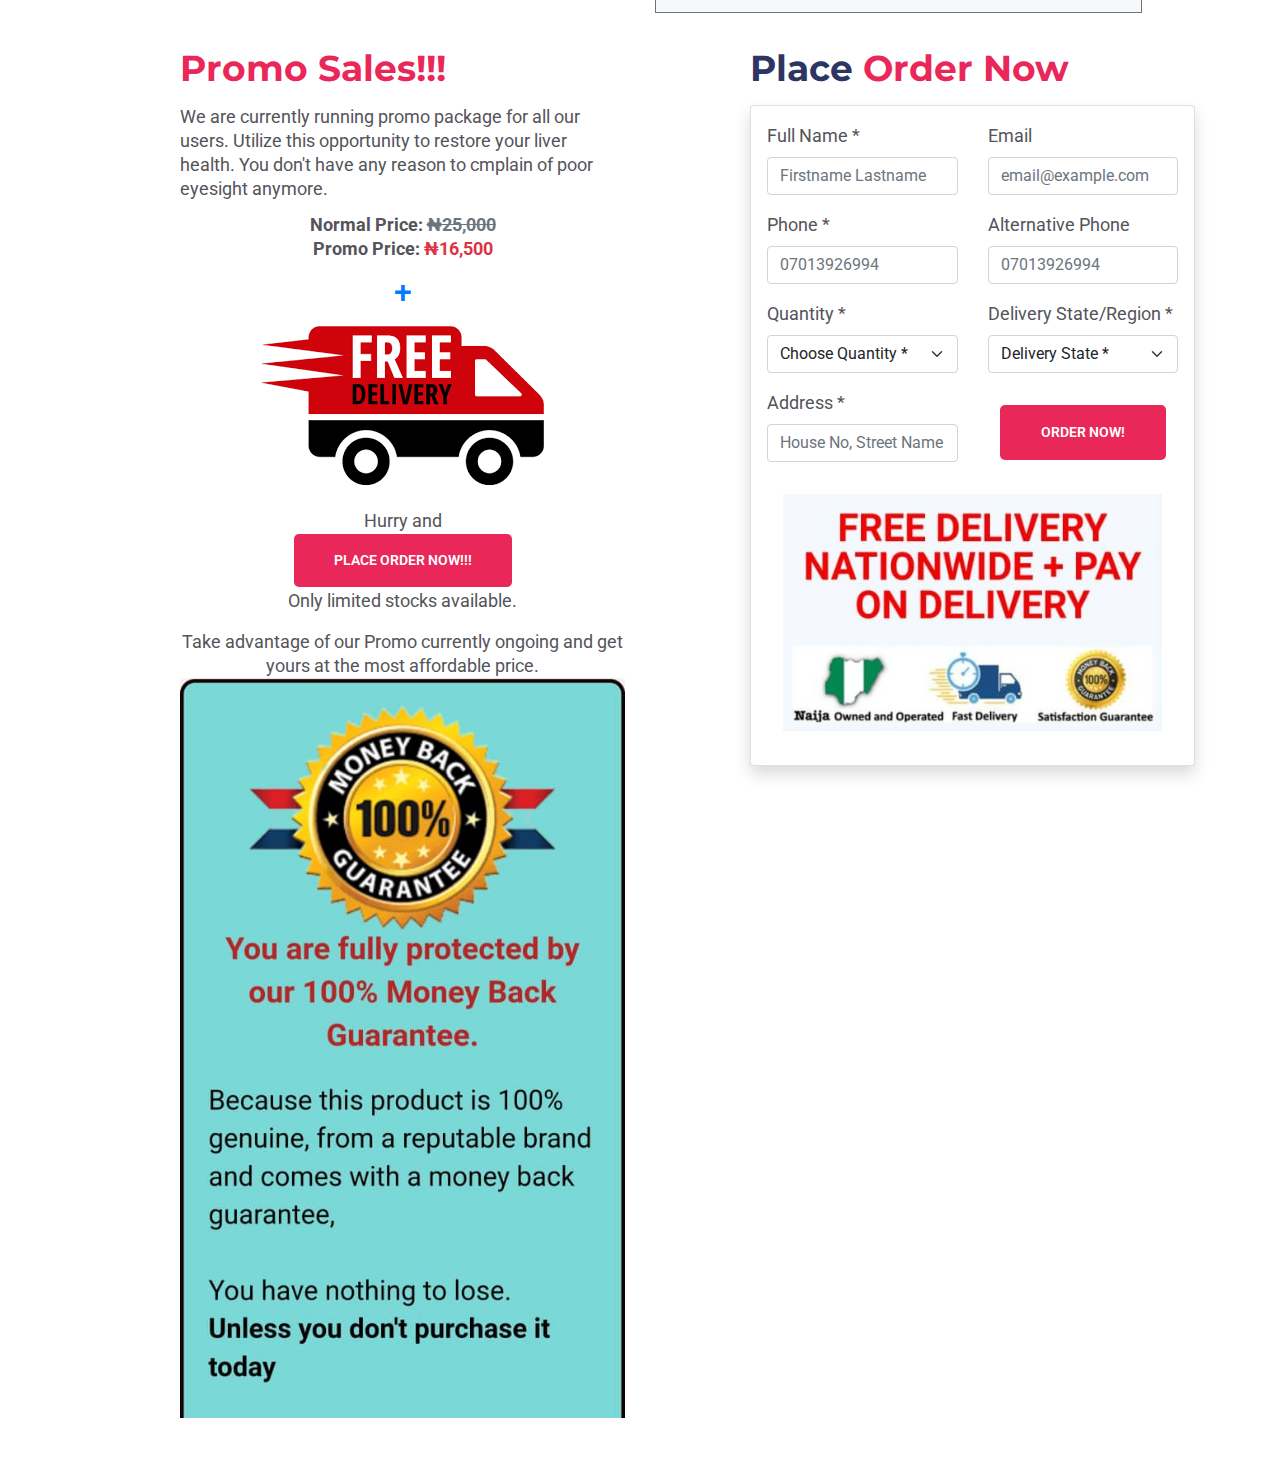
==== commit fe1757b1: "Disable Pre-Loader" ====
--- a/liver-cure/index.html
+++ b/liver-cure/index.html
@@ -48,7 +48,7 @@
     <!-- End Liver Cure Facebook Pixel Code -->
 </head>
 <body>
-    <!-- Preloader section start -->
+    <!-- Preloader section start
     <div class="preloader" id="preloader">
         <div class="preloader-inner">
             <div class="loader">
@@ -59,7 +59,7 @@
             </div>
         </div>
     </div>
-    <!-- Preloader section end -->
+    Preloader section end -->
 
     <!-- Intro Section Start -->
     <section class="my-3">
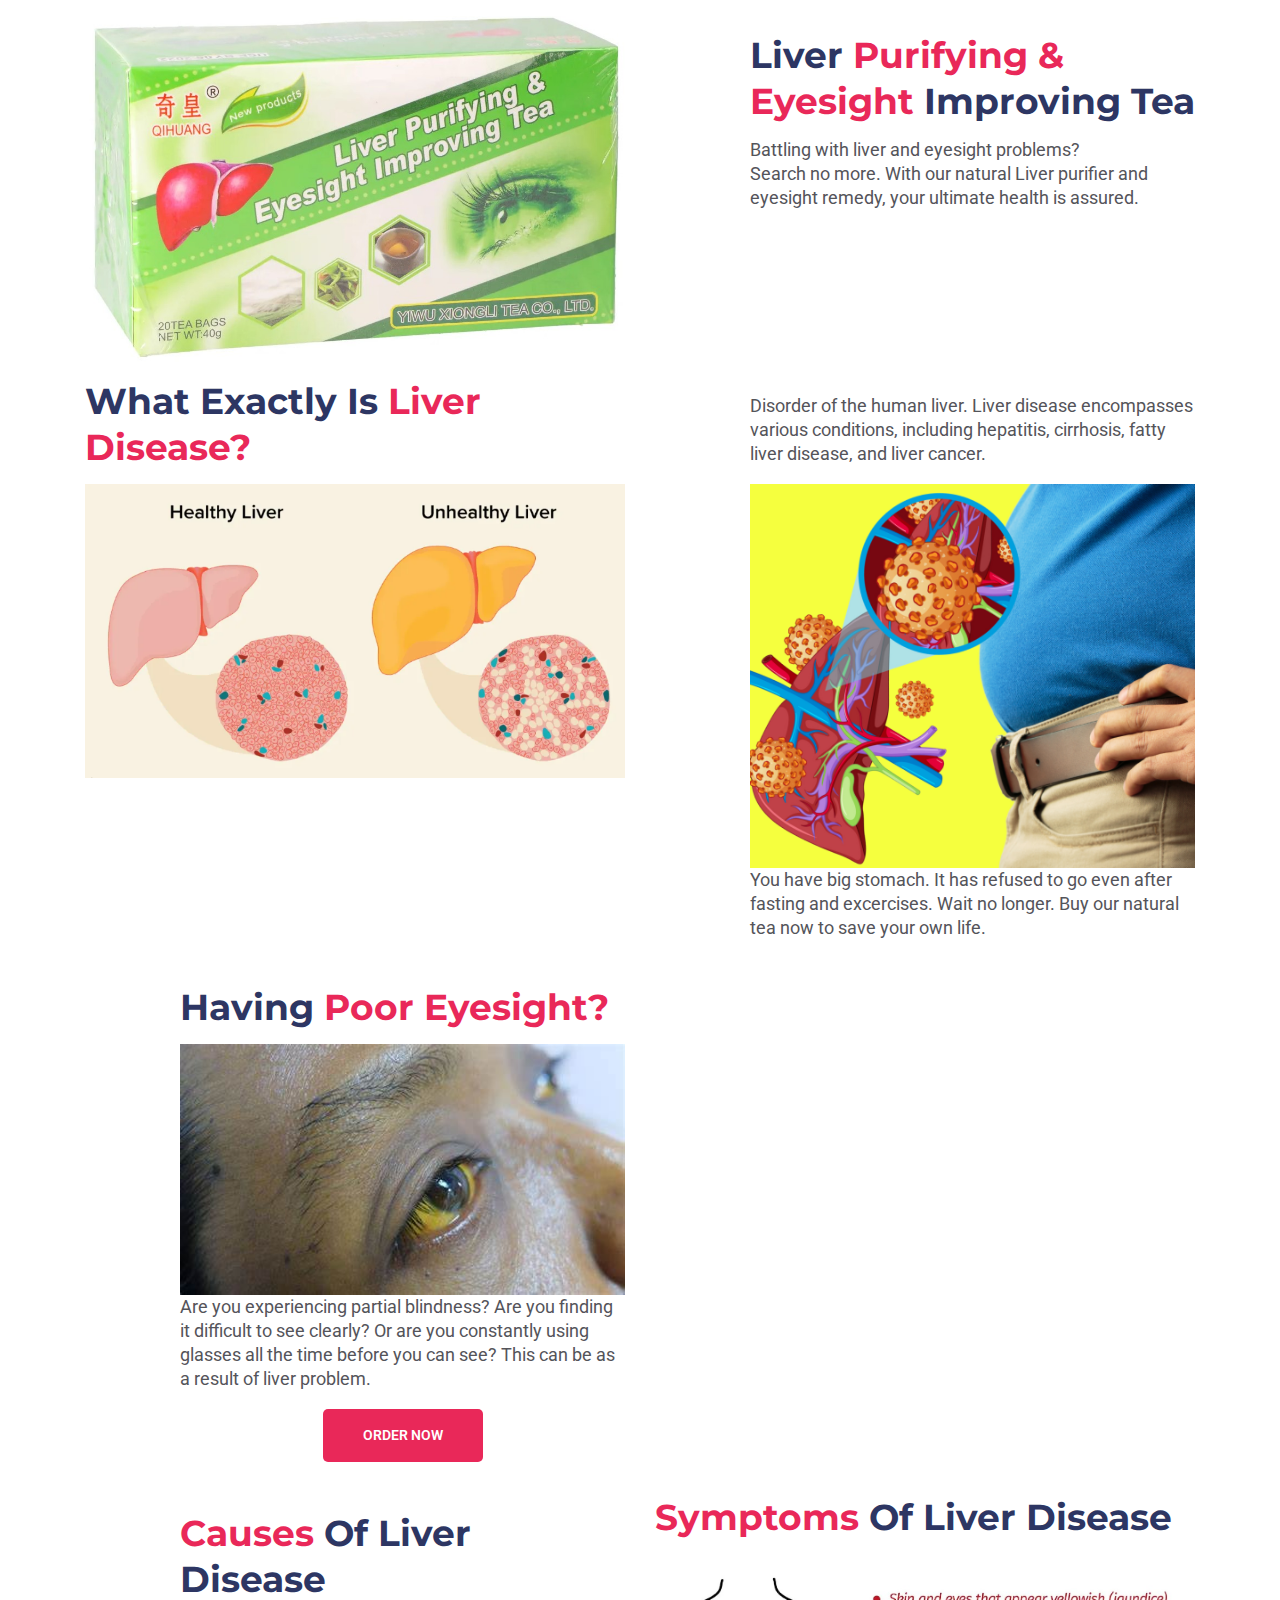
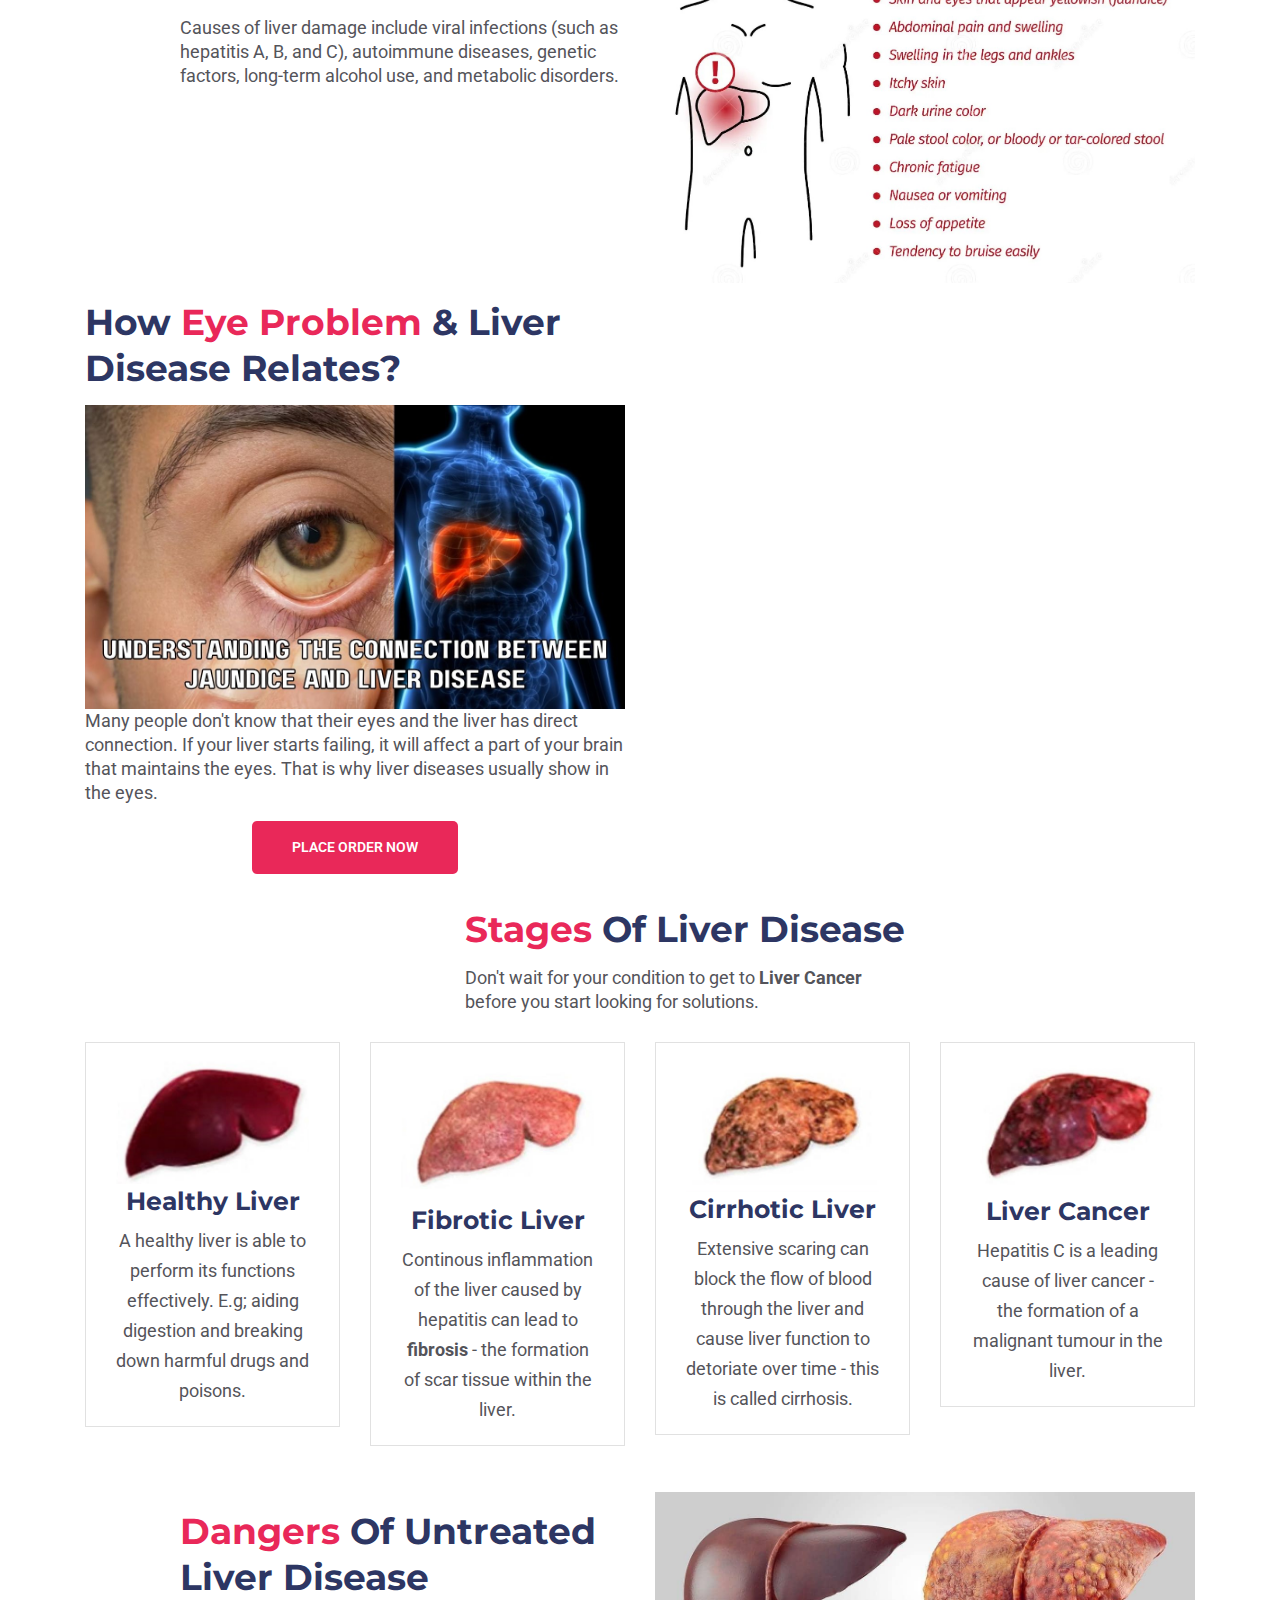
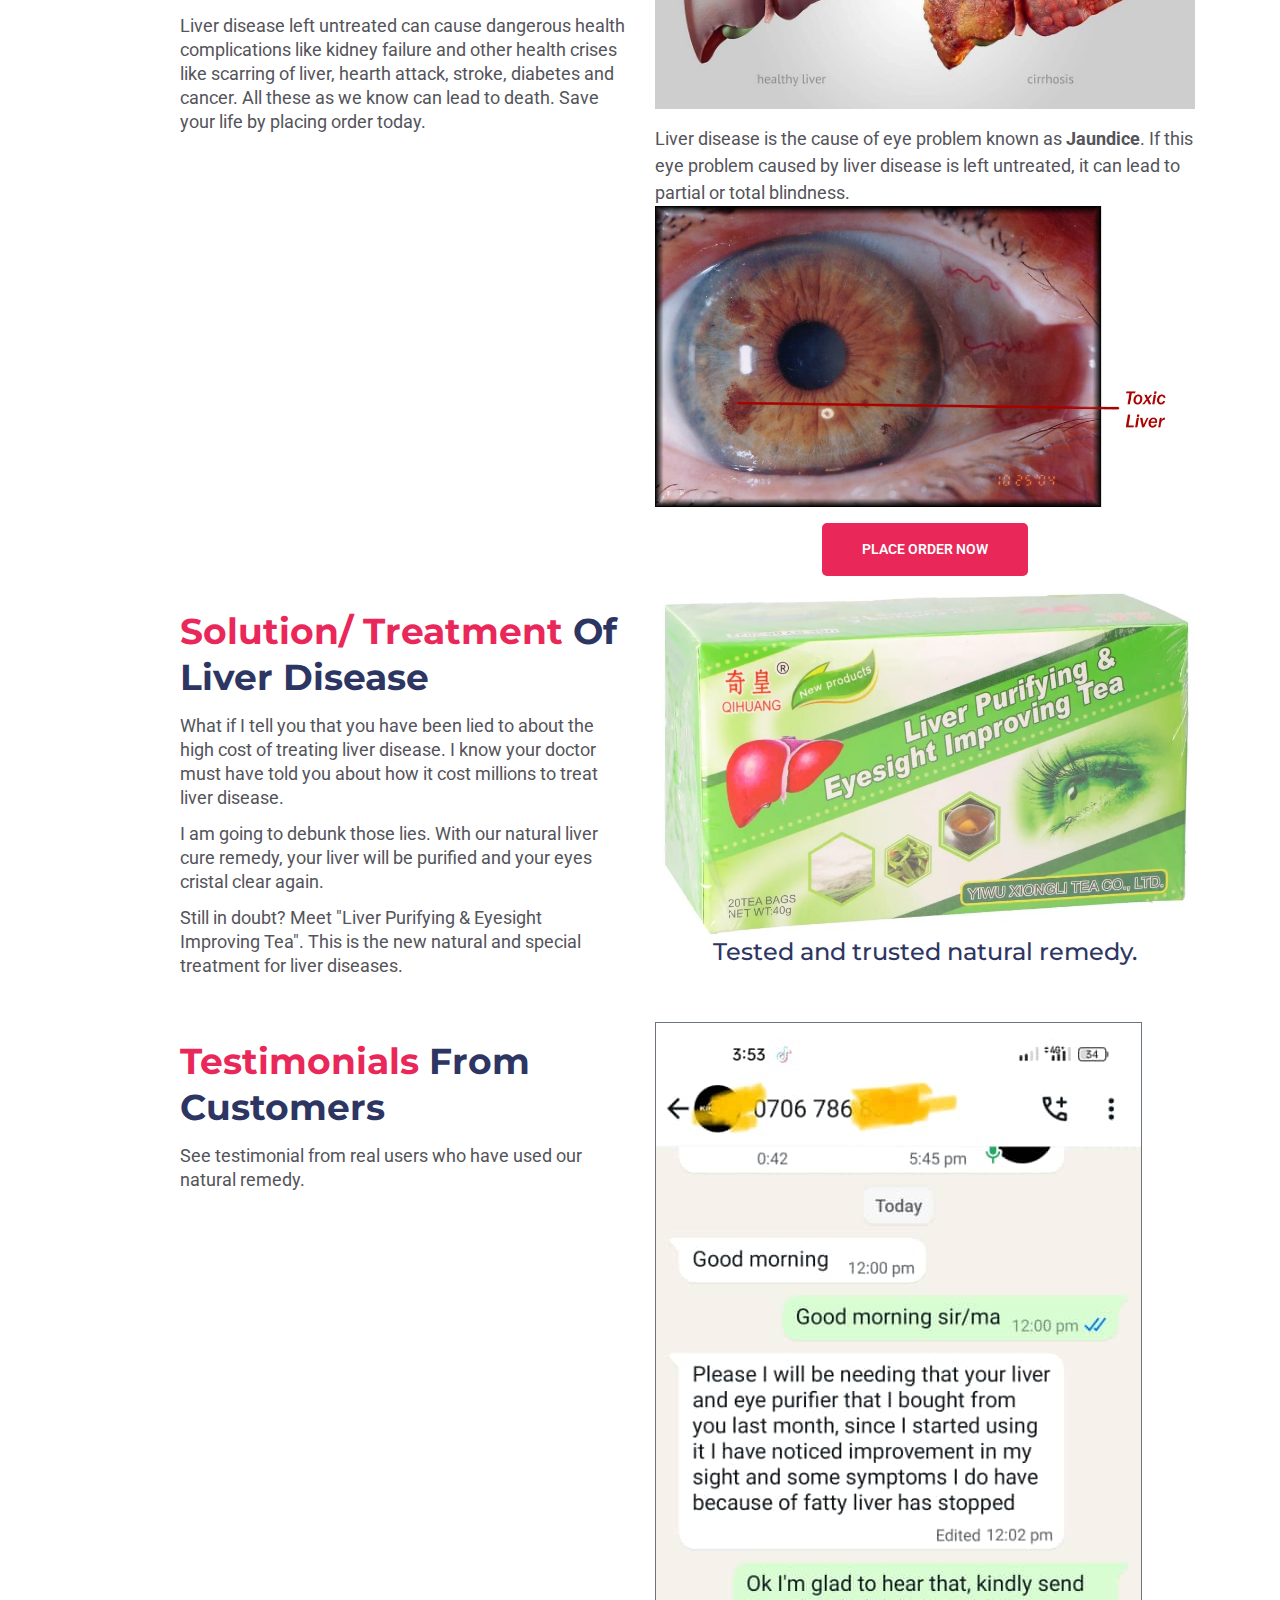
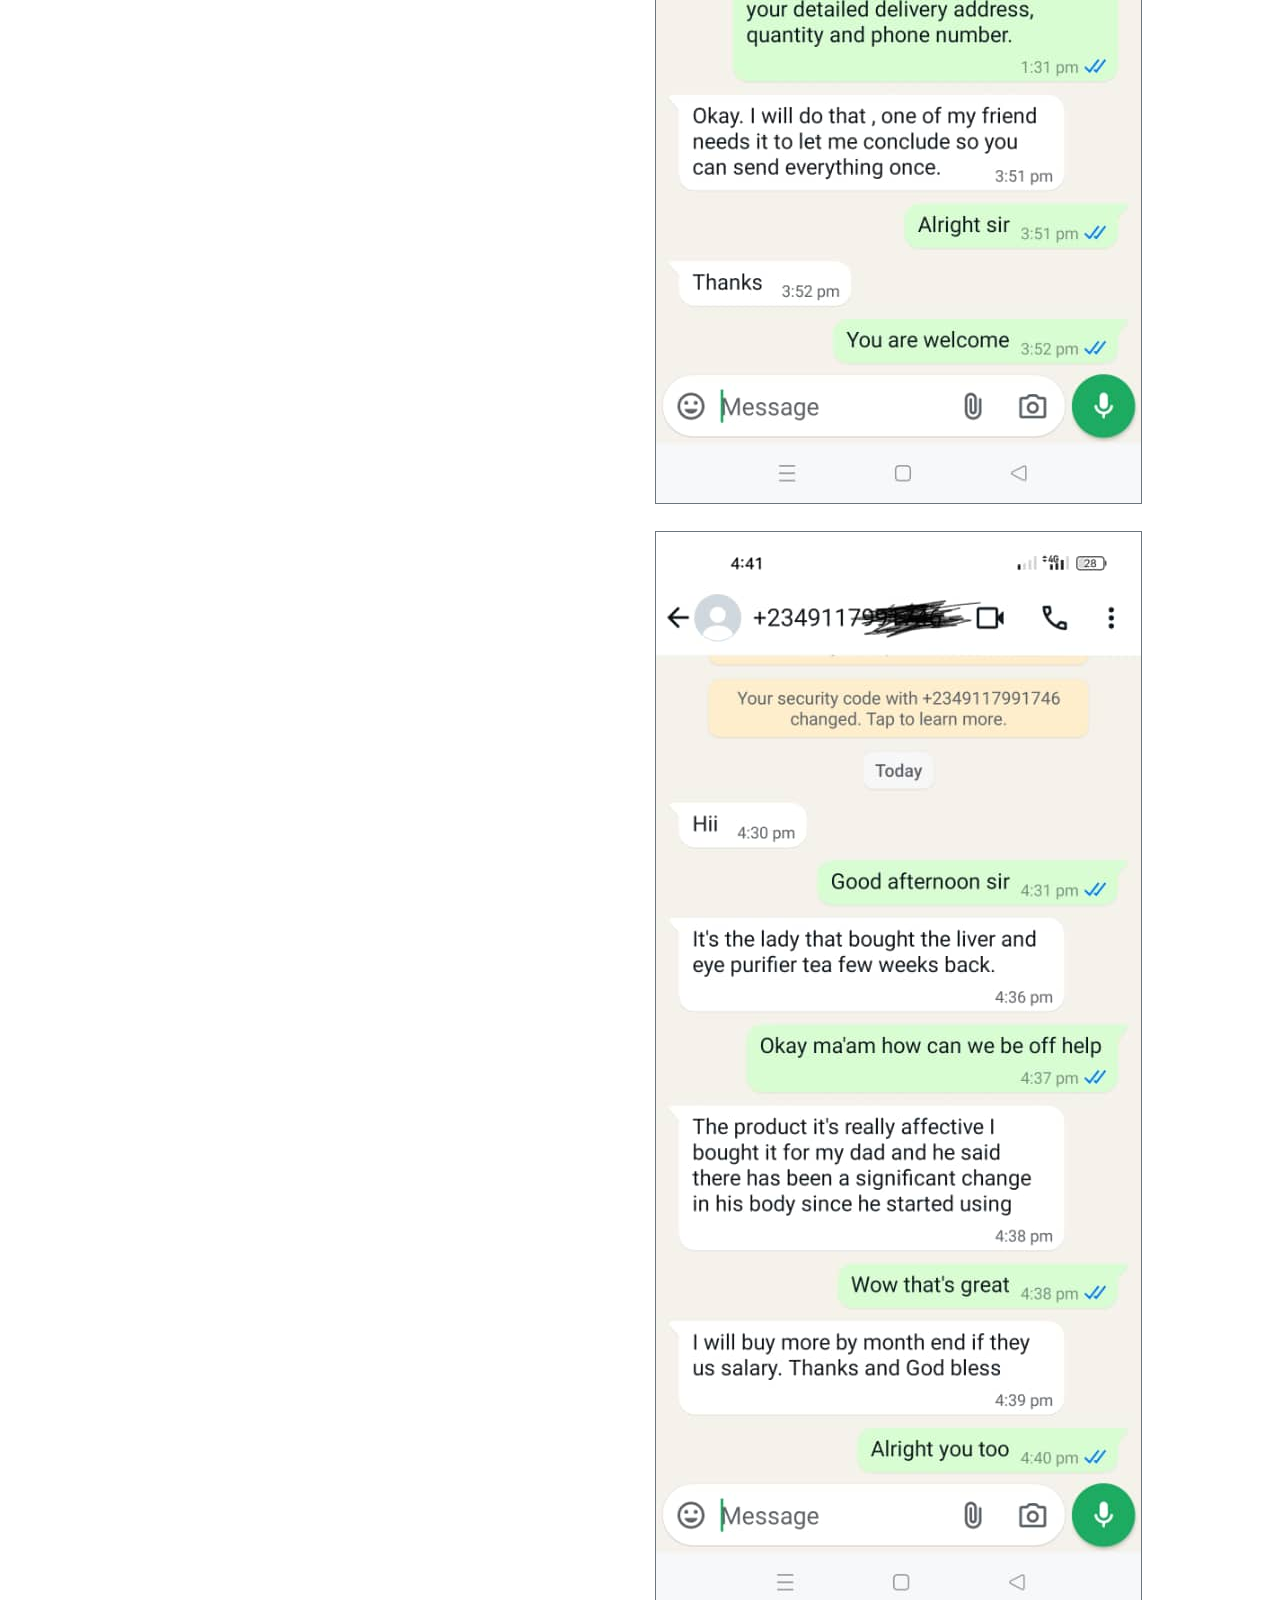
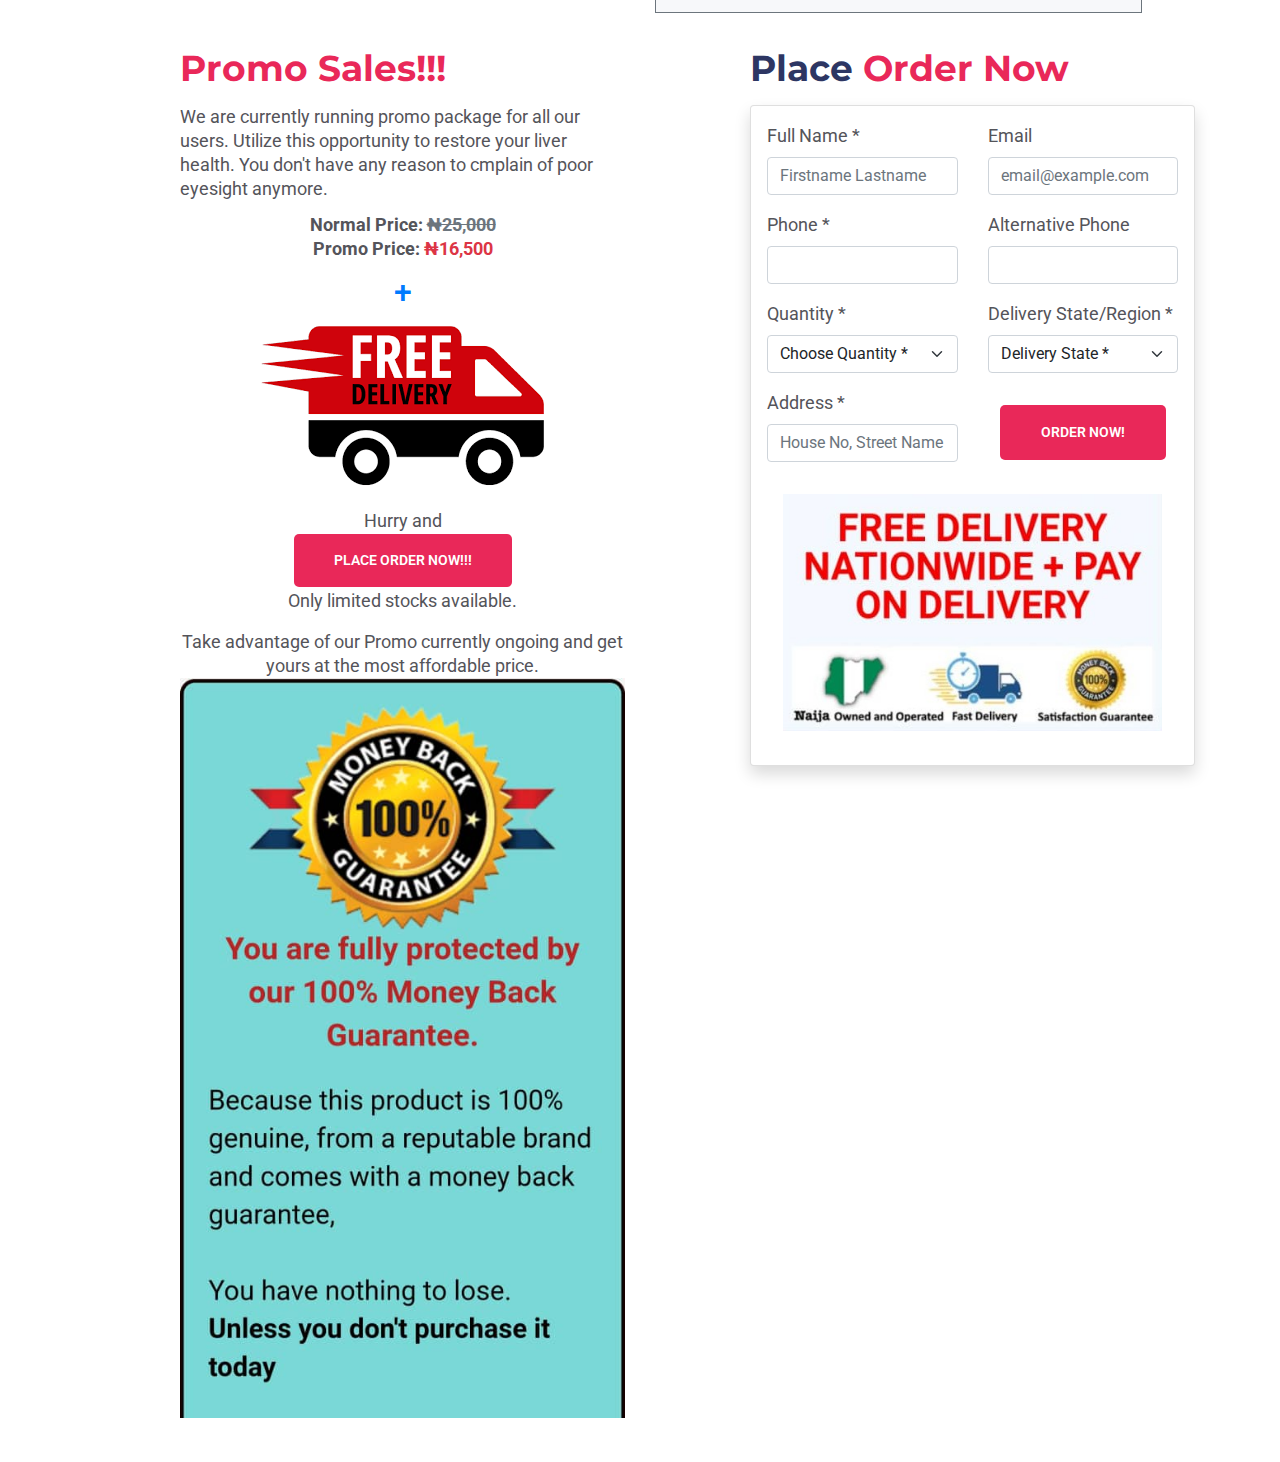
==== commit a1928b97: "Remove Phone Number Placeholder Across All Sites" ====
--- a/liver-cure/index.html
+++ b/liver-cure/index.html
@@ -482,11 +482,11 @@
                                             <div class="row field-row">
                                                 <div class="col-sm-6 mb-3">
                                                     <label for="phone" class="form-label">Phone *</label>
-                                                    <input type="tel" class="form-control" placeholder="07013926994" name="phone" id="phone" required>
+                                                    <input type="tel" class="form-control" placeholder="" name="phone" id="phone" required>
                                                 </div>
                                                 <div class="col-sm-6 mb-3">
                                                     <label for="alt_phone" class="form-label">Alternative Phone</label>
-                                                    <input type="tel" class="form-control" placeholder="07013926994" name="alt_phone" id="alt_phone">
+                                                    <input type="tel" class="form-control" placeholder="" name="alt_phone" id="alt_phone">
                                                 </div>
                                             </div>
                                             <div class="row field-row">
@@ -494,11 +494,9 @@
                                                     <label for="quantity" class="form-label">Quantity *</label>
                                                     <select name="quantity" id="quantity" required class="form-select">
                                                         <option value="" selected="selected">Choose Quantity *</option>
-                                                        <option value="1">Buy 1 pack - ₦16,500</option>
-                                                        <option value="2">Buy 2 packs - ₦28,000</option>
-                                                        <option value="3">Buy 3 packs - ₦40,500</option>
-                                                        <option value="4">Buy 4 packs - ₦52,000</option>
-                                                        <option value="5">Buy 5 packs - ₦62,500</option>
+                                                        <option value="2">Buy 1 & Get 1 Free (2 Pieces) - ₦18,500</option>
+                                                        <option value="4">Buy 2 & Get 2 Free (4 Pieces) - ₦36,000</option>
+                                                        <option value="6">Buy 3 & Get 3 Free (6 Pieces) - ₦53,000</option>
                                                     </select>
                                                 </div>
                                                 <div class="col-sm-6 mb-3">
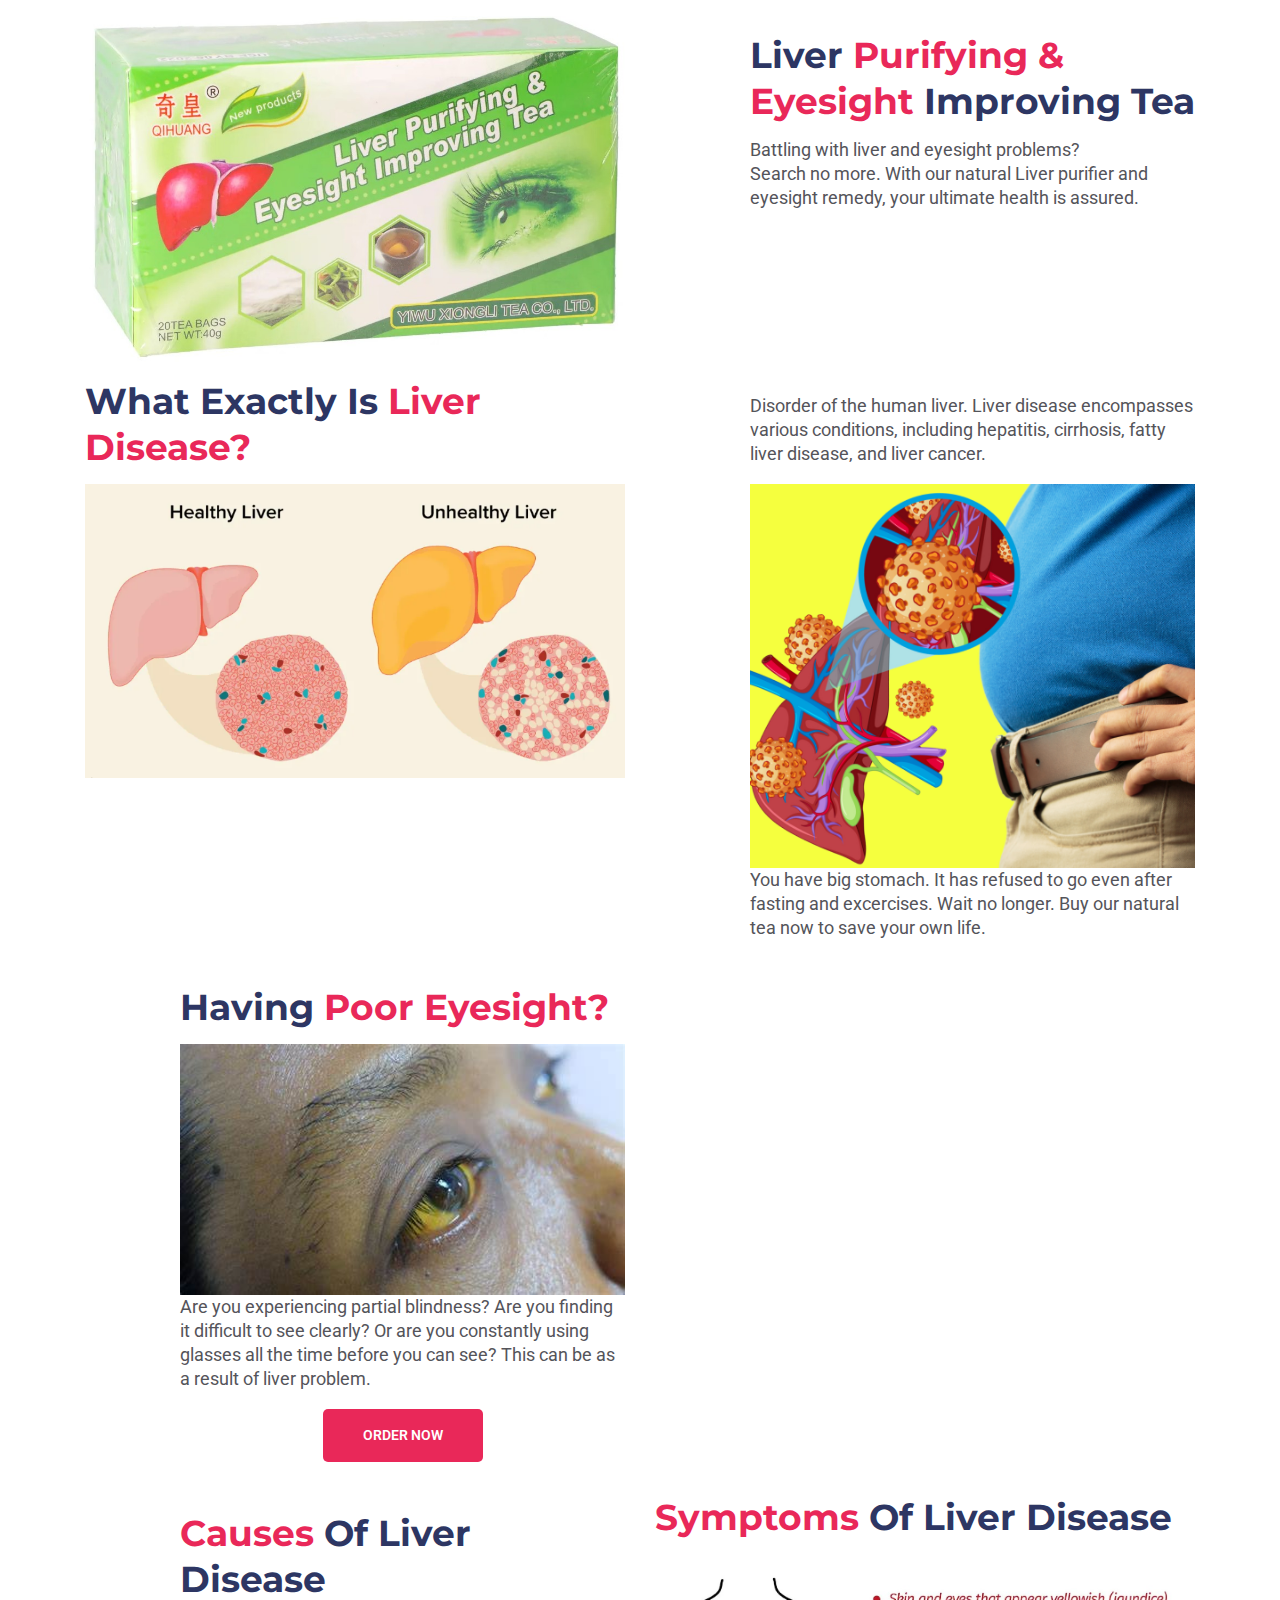
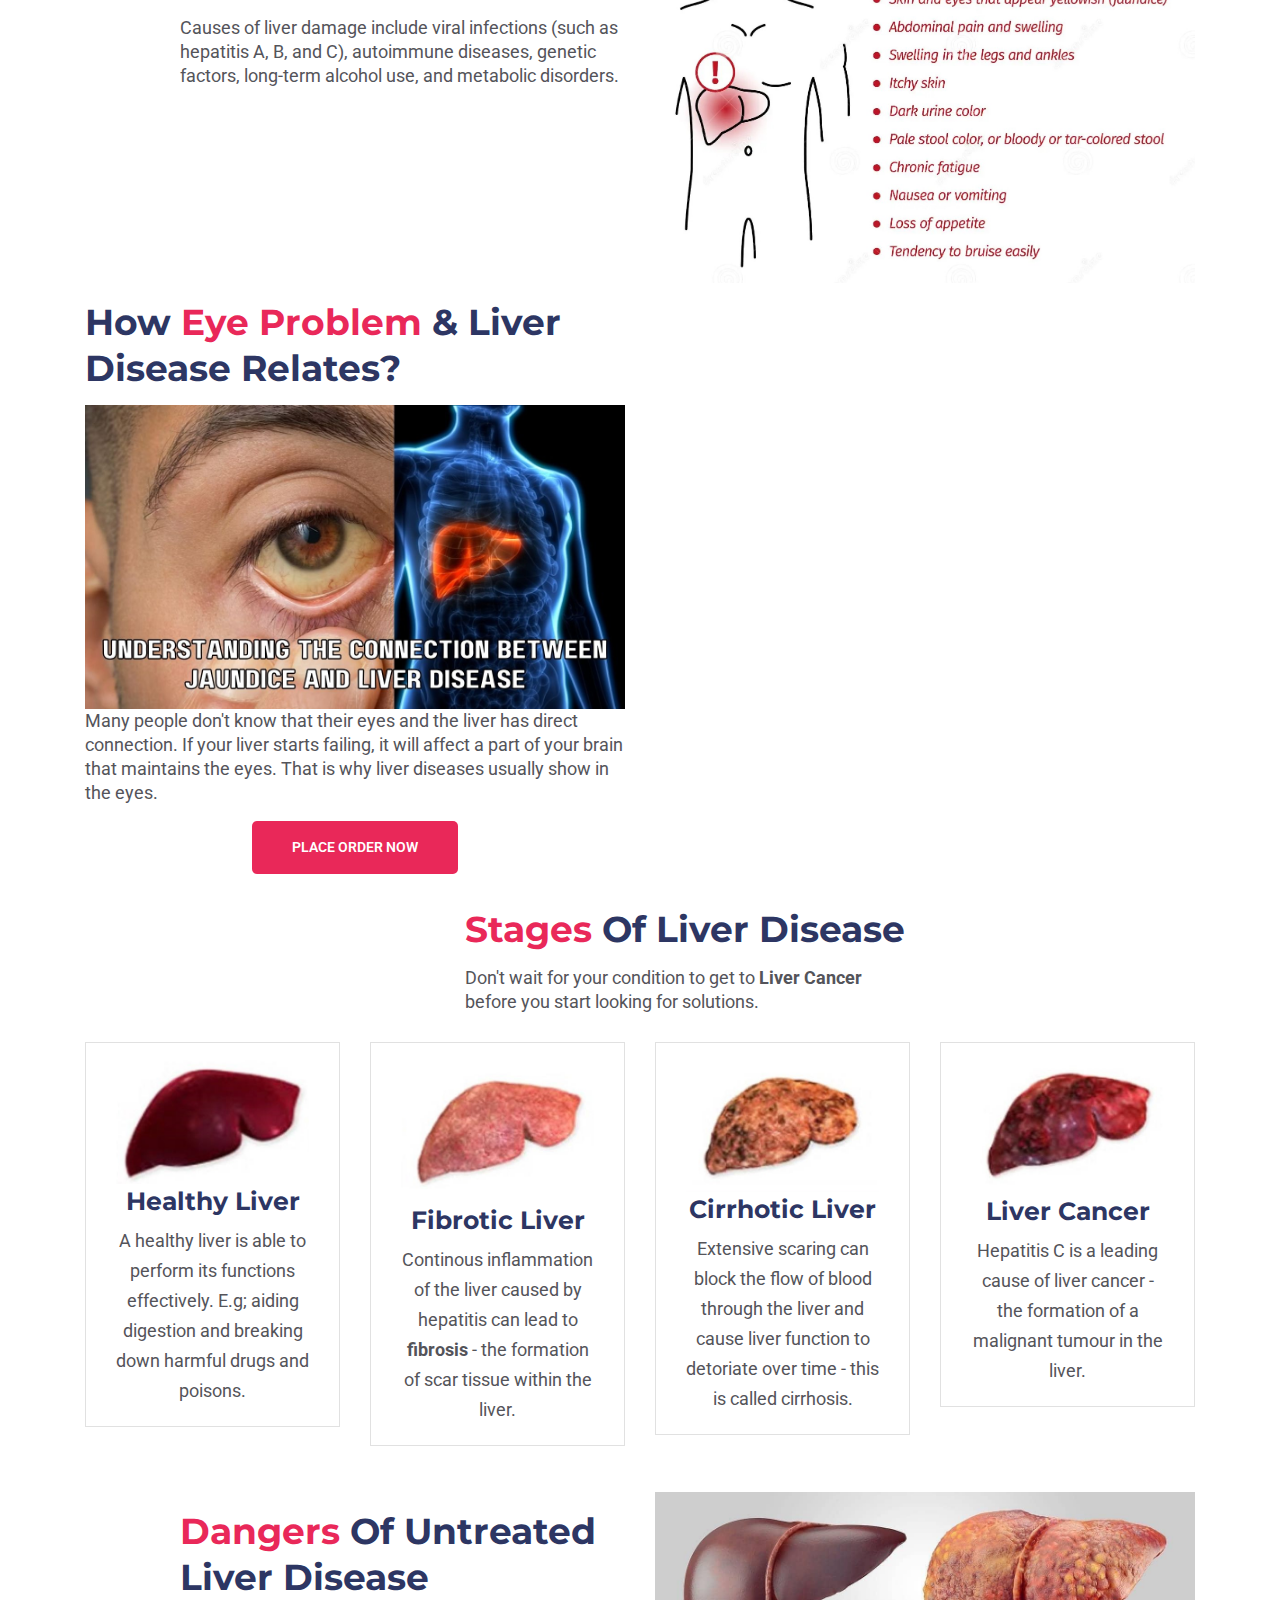
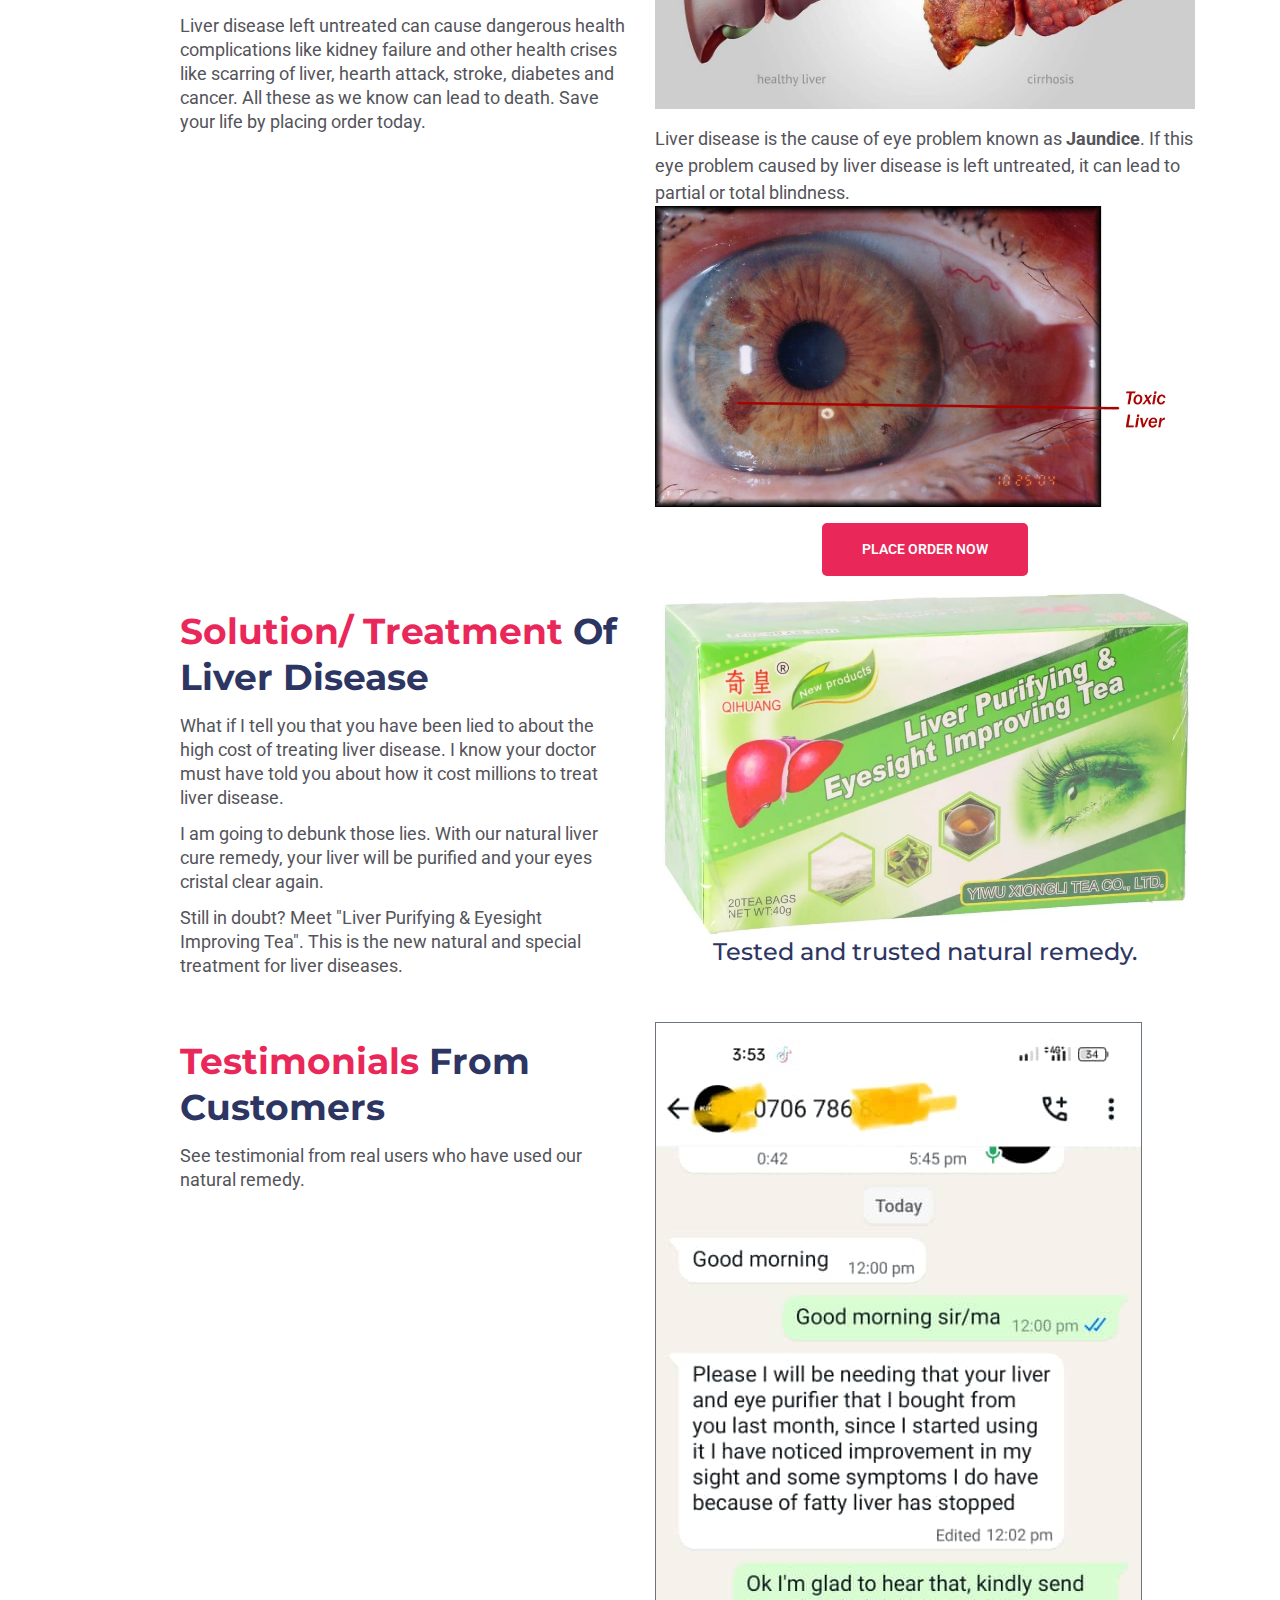
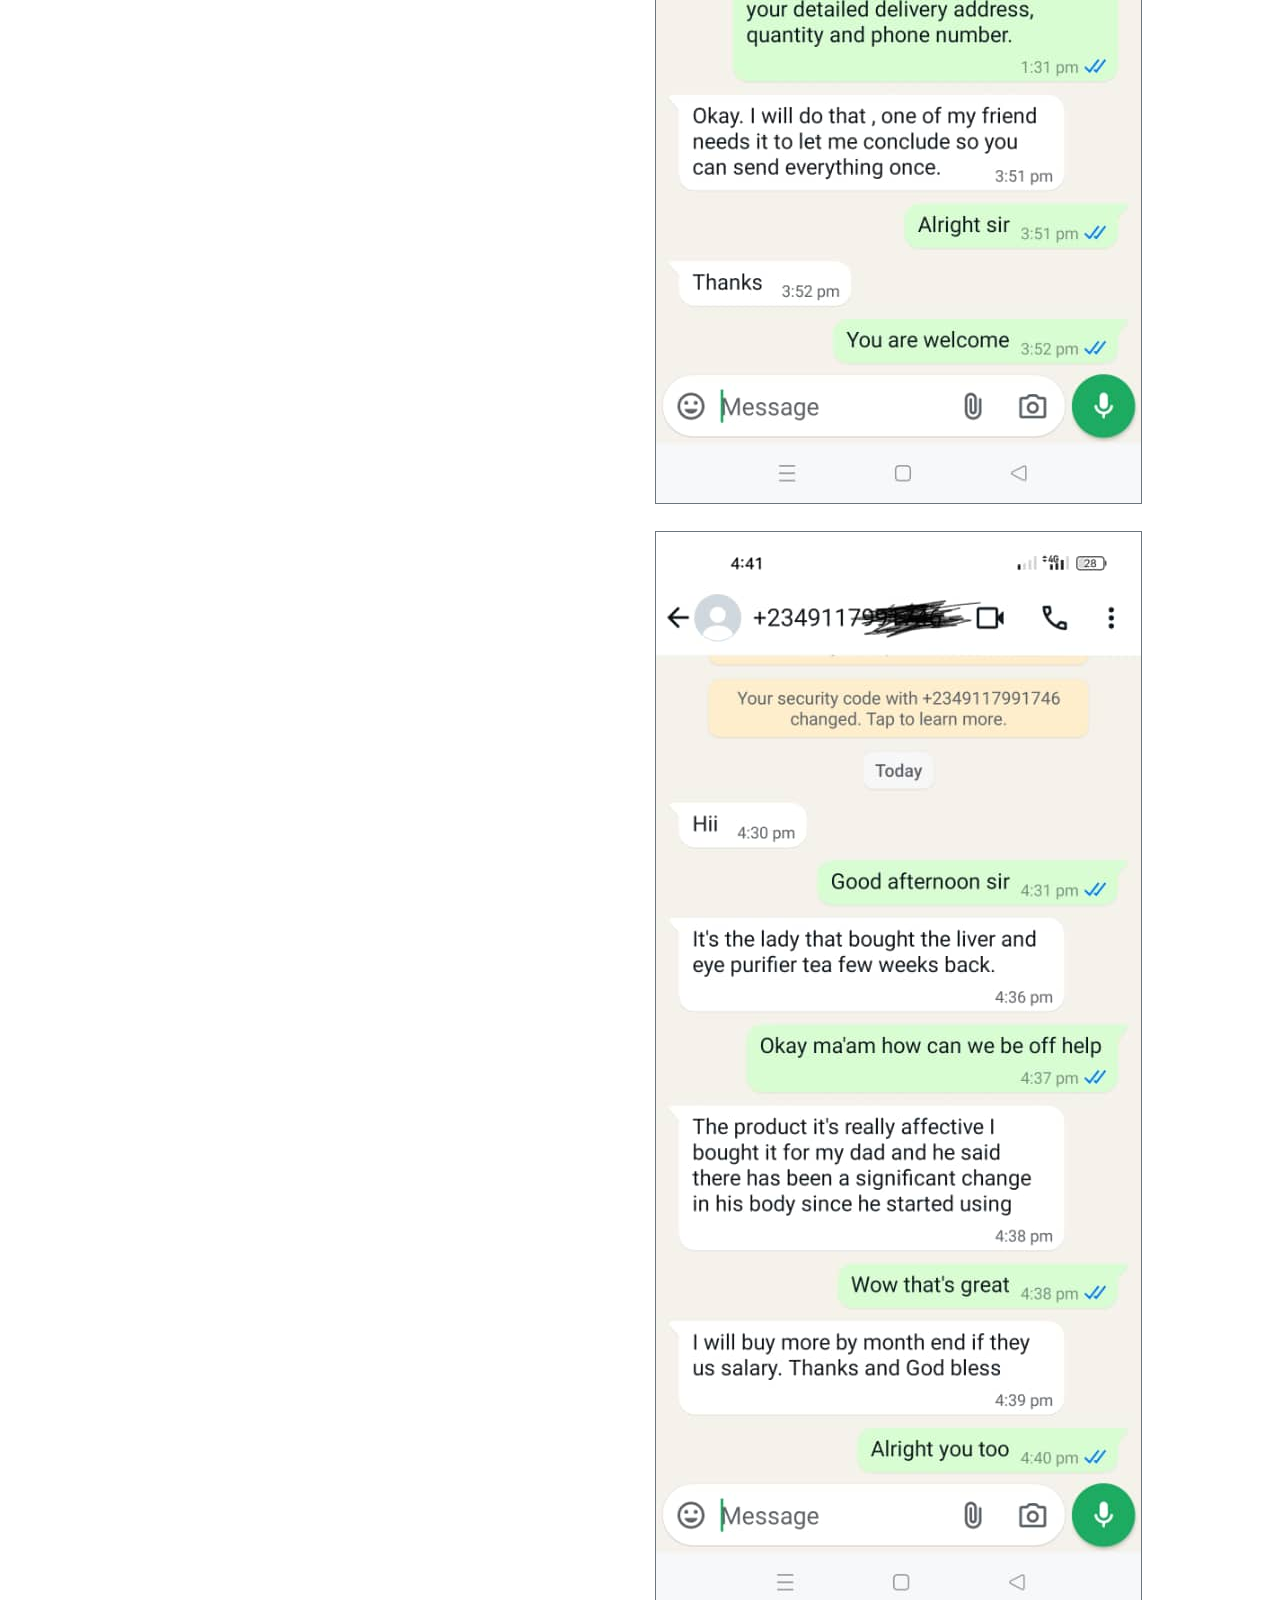
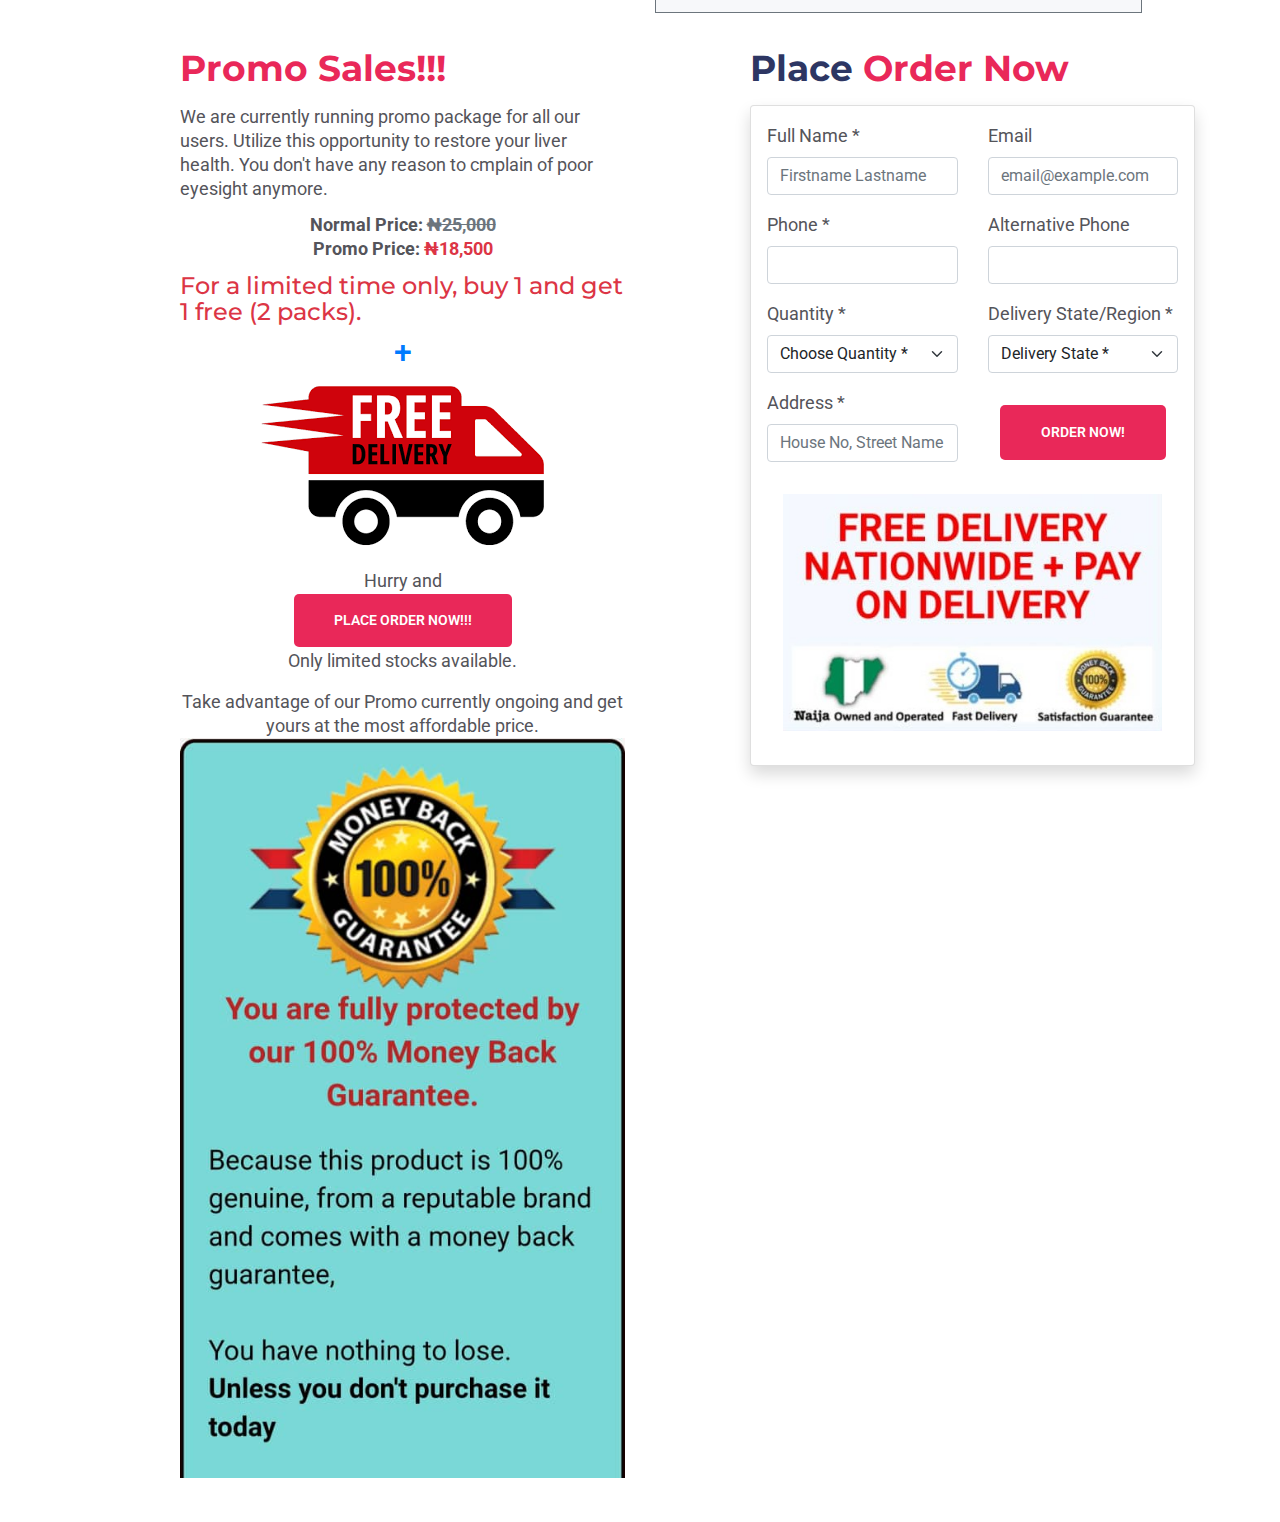
==== commit 4ac85768: "Change Promo Price On Liver Cure Website" ====
--- a/liver-cure/index.html
+++ b/liver-cure/index.html
@@ -430,9 +430,12 @@
                                     <p class="text-center">
                                         <strong>
                                             Normal Price: <span class="text-secondary text-decoration-line-through">₦25,000</span> <br>
-                                            Promo Price: <span class="text-danger">₦16,500</span>
+                                            Promo Price: <span class="text-danger">₦18,500</span>
                                         </strong> <br>
                                     </p>
+                                    <h3 class="text-danger">
+                                        For a limited time only, buy 1 and get 1 free (2 packs).
+                                    </h3>
                                     <div class="text-center">
                                         <h2 class="text-primary h2">
                                             +
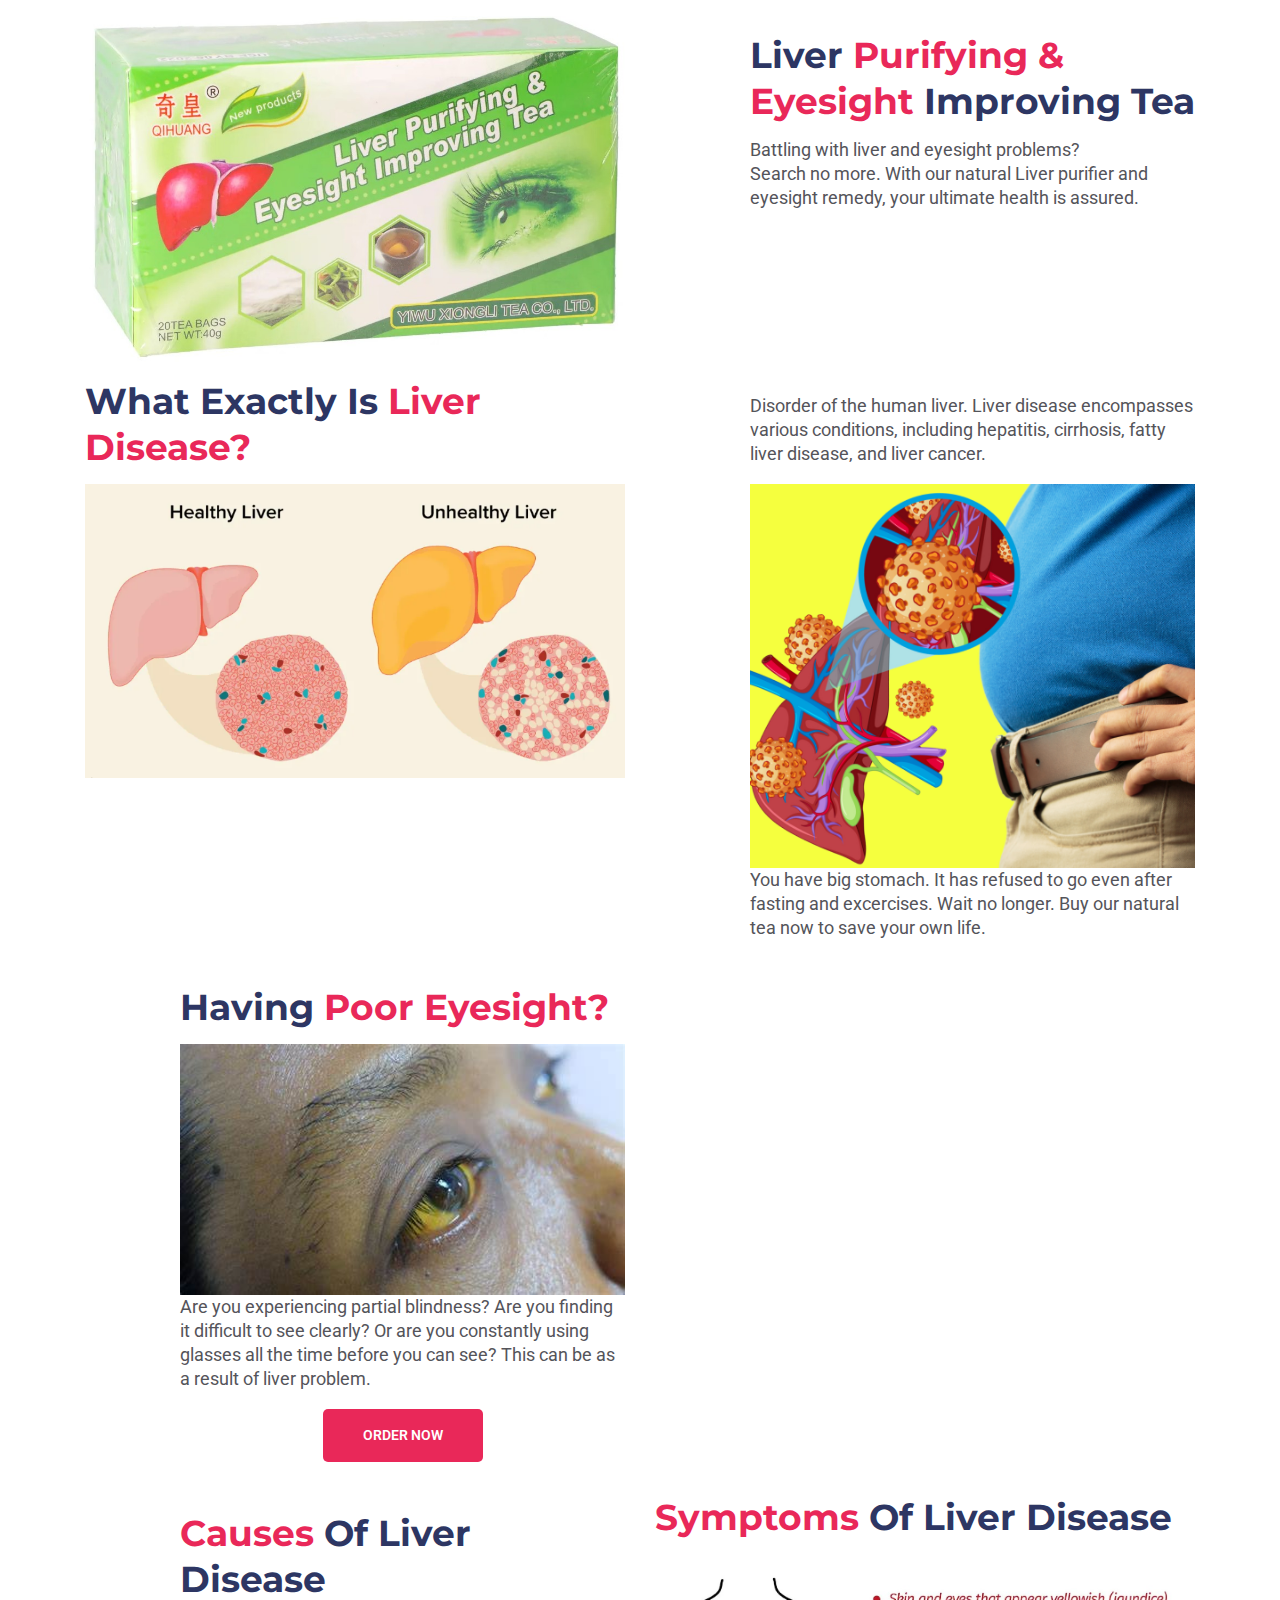
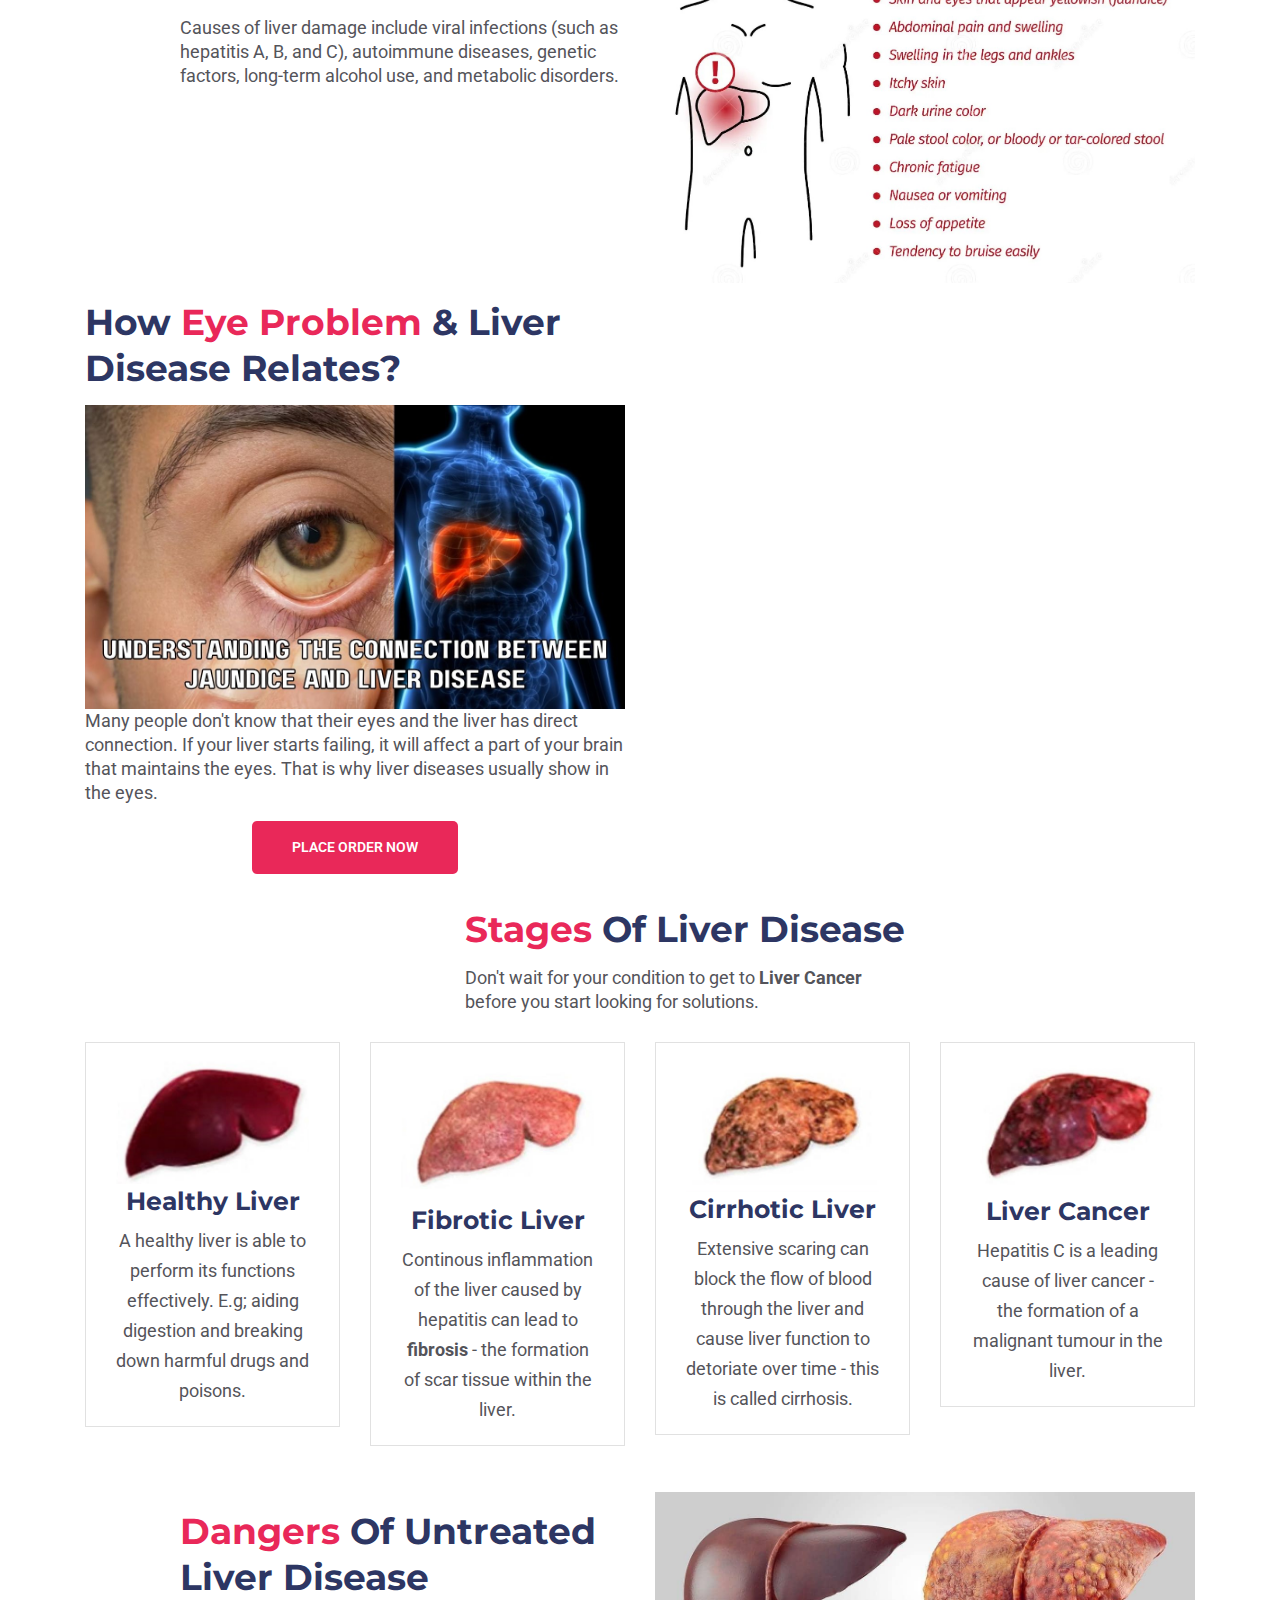
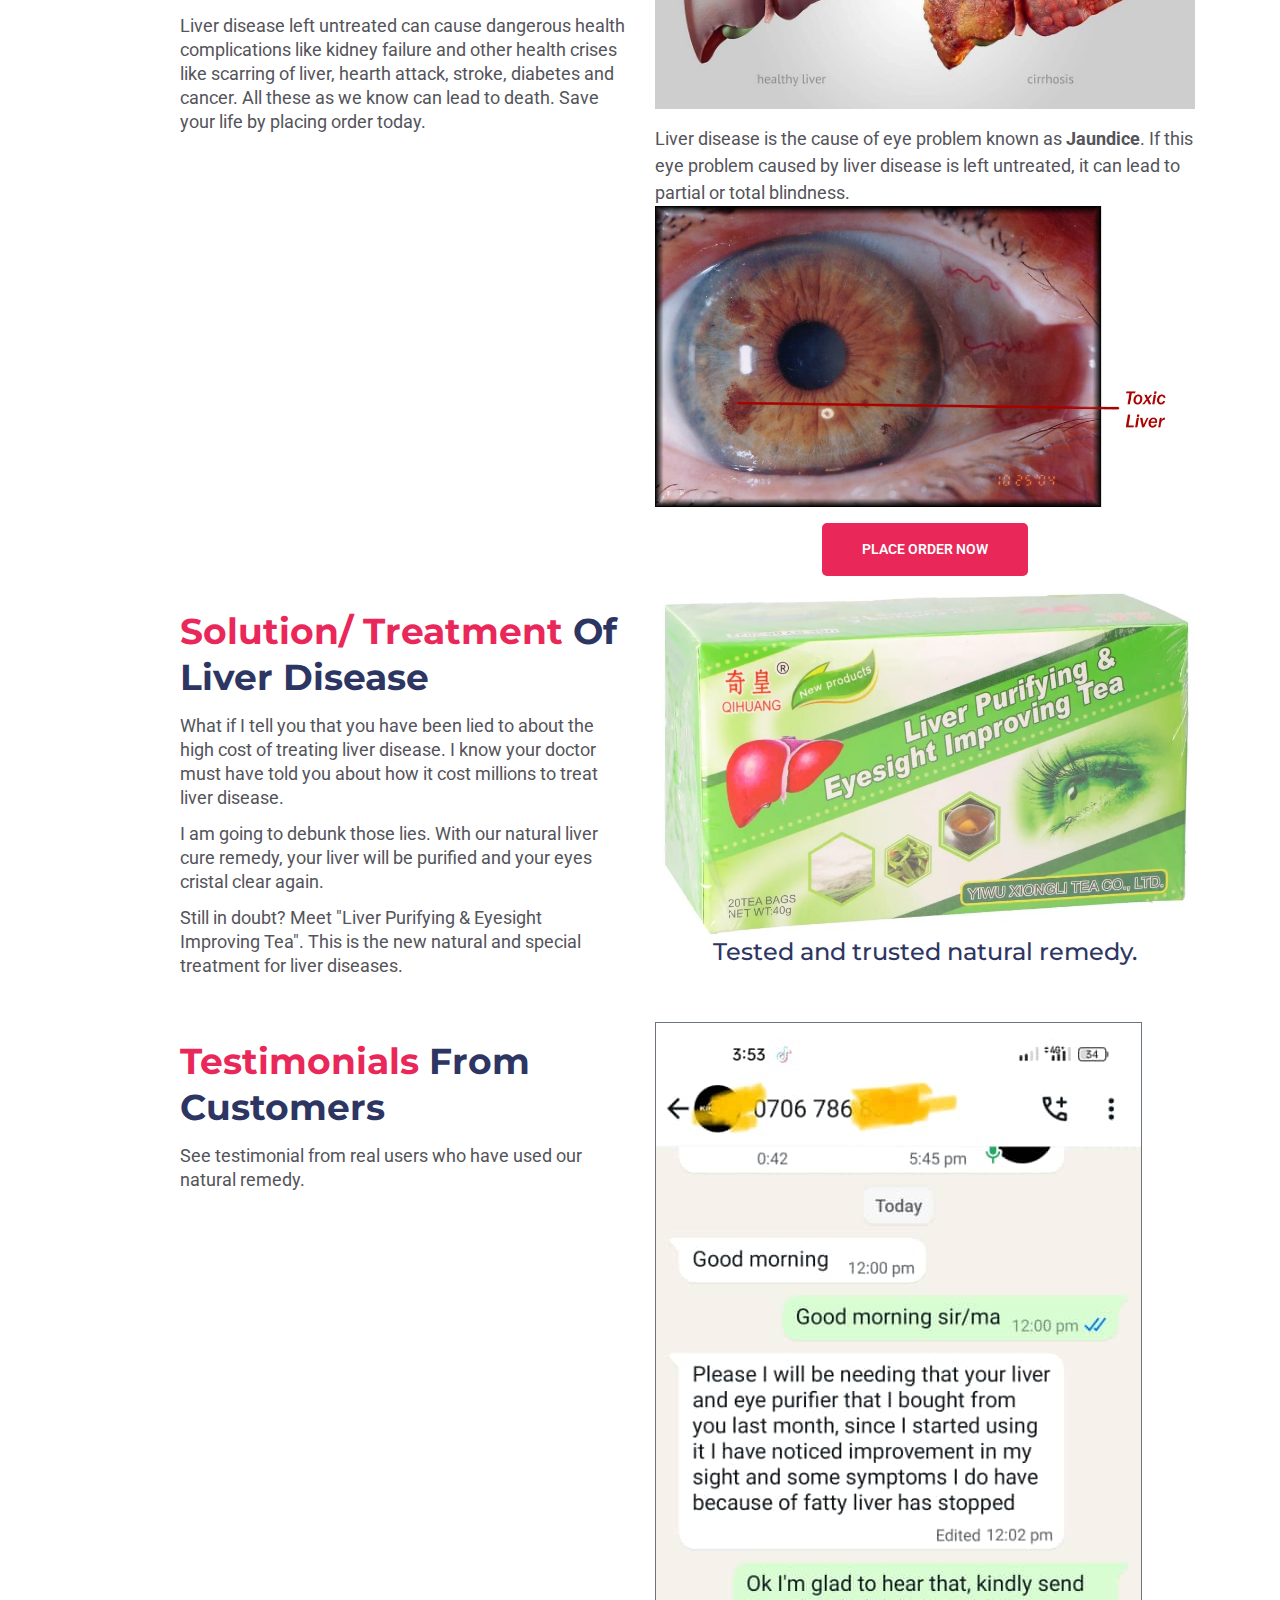
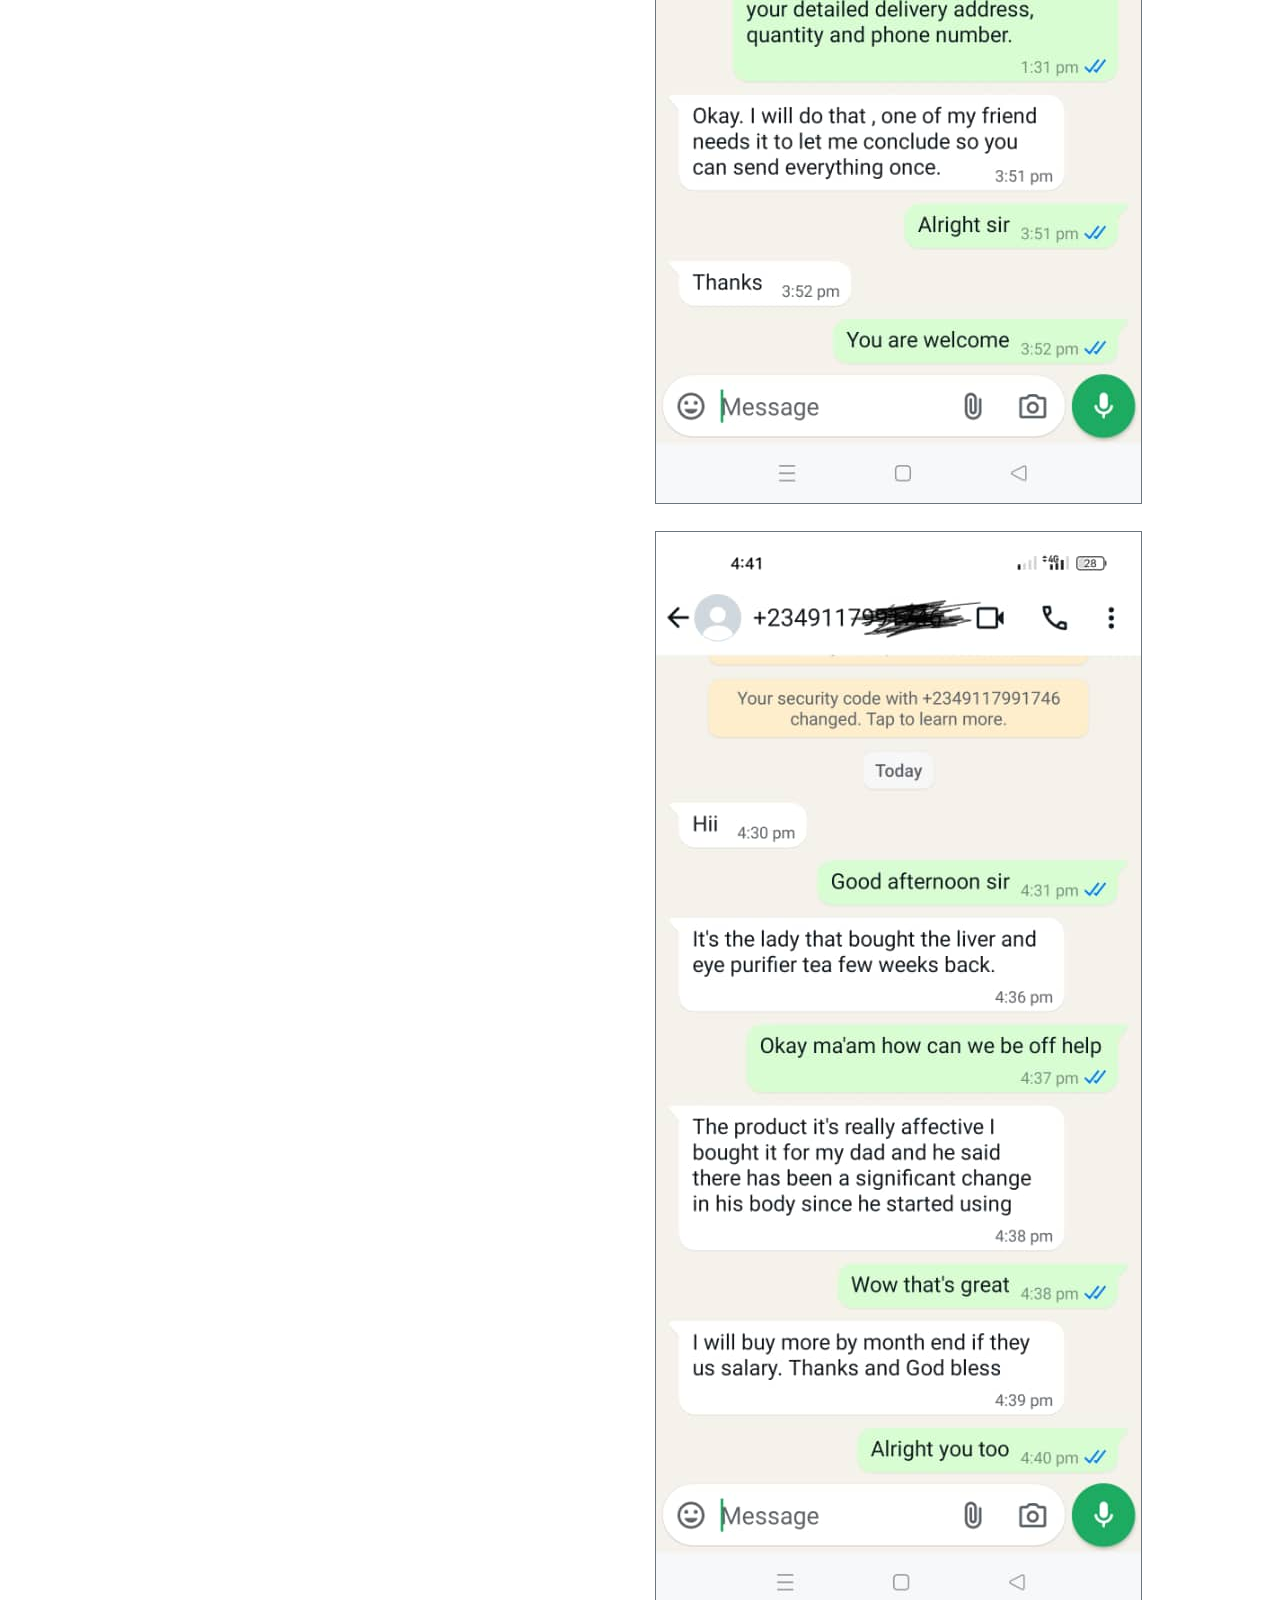
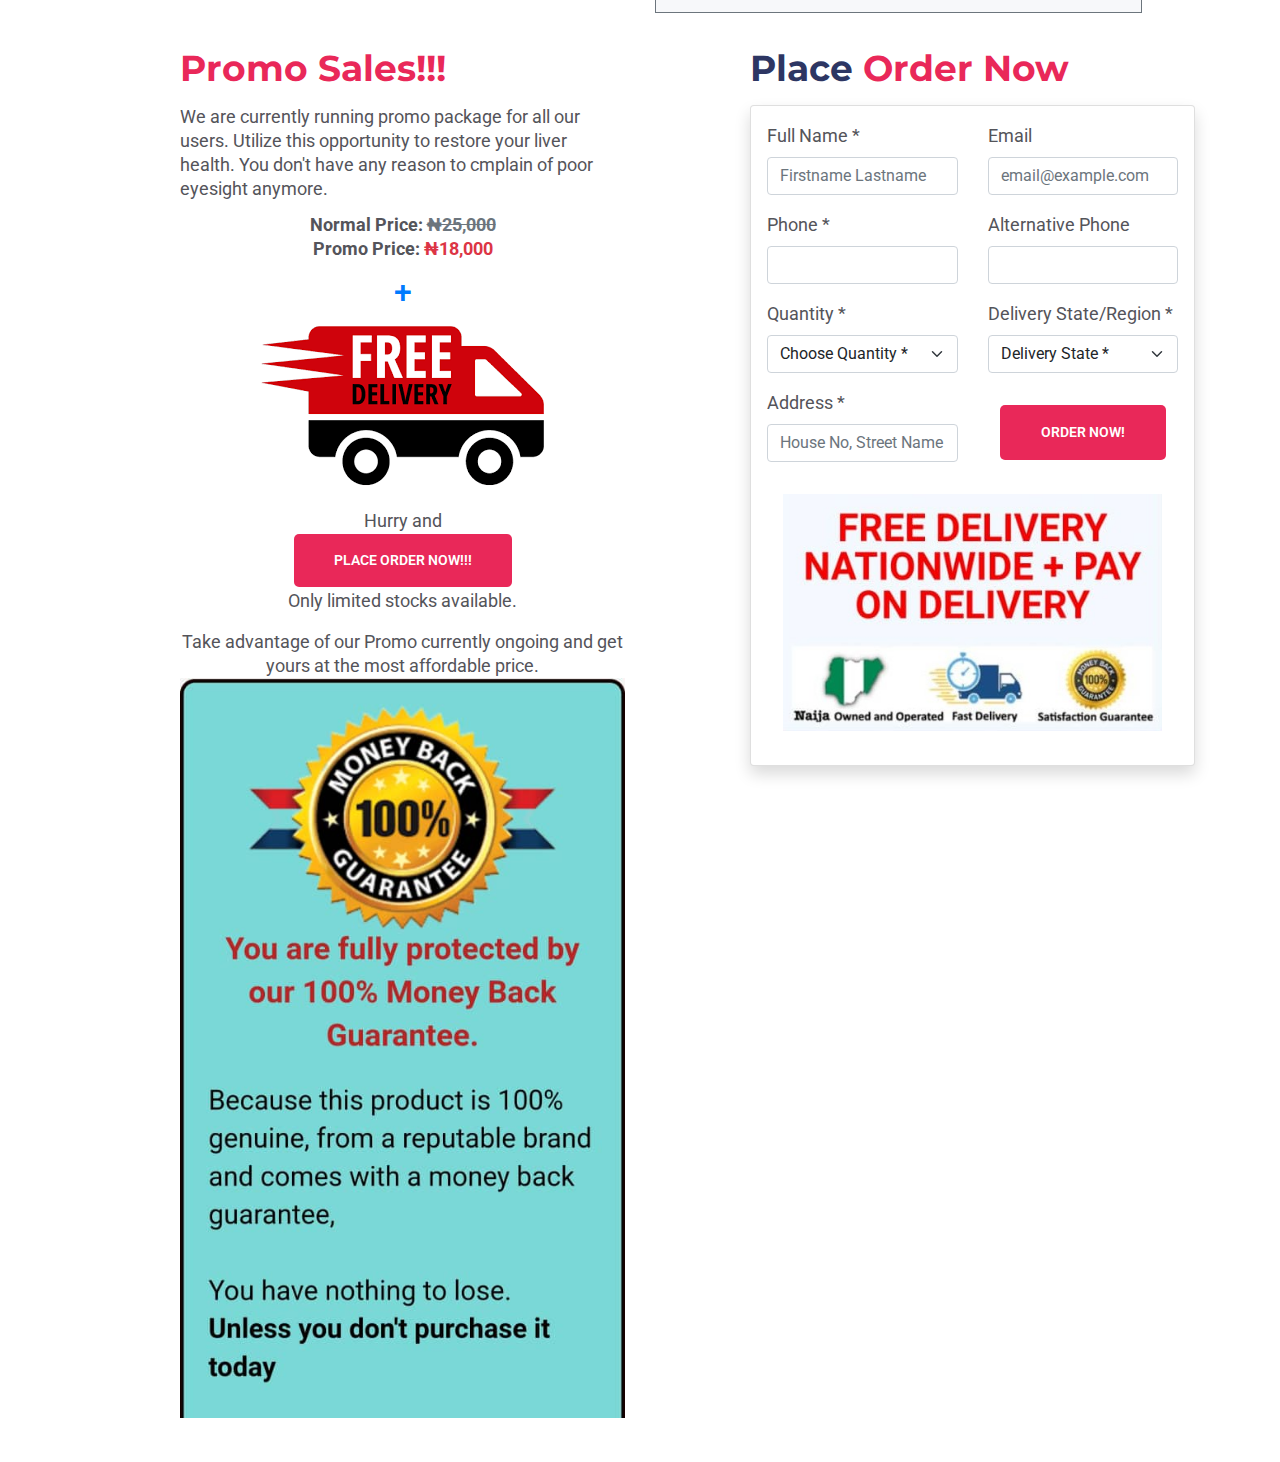
==== commit 5e0dfbcf: "Change Liver Cure Prices" ====
--- a/liver-cure/index.html
+++ b/liver-cure/index.html
@@ -430,12 +430,12 @@
                                     <p class="text-center">
                                         <strong>
                                             Normal Price: <span class="text-secondary text-decoration-line-through">₦25,000</span> <br>
-                                            Promo Price: <span class="text-danger">₦18,500</span>
+                                            Promo Price: <span class="text-danger">₦18,000</span>
                                         </strong> <br>
                                     </p>
-                                    <h3 class="text-danger">
+                                    <!-- <h3 class="text-danger">
                                         For a limited time only, buy 1 and get 1 free (2 packs).
-                                    </h3>
+                                    </h3> -->
                                     <div class="text-center">
                                         <h2 class="text-primary h2">
                                             +
@@ -497,9 +497,11 @@
                                                     <label for="quantity" class="form-label">Quantity *</label>
                                                     <select name="quantity" id="quantity" required class="form-select">
                                                         <option value="" selected="selected">Choose Quantity *</option>
-                                                        <option value="2">Buy 1 & Get 1 Free (2 Pieces) - ₦18,500</option>
-                                                        <option value="4">Buy 2 & Get 2 Free (4 Pieces) - ₦36,000</option>
-                                                        <option value="6">Buy 3 & Get 3 Free (6 Pieces) - ₦53,000</option>
+                                                        <option value="1">1 Pack - ₦18,000</option>
+                                                        <option value="2">2 Packs - ₦30,000</option>
+                                                        <option value="3">3 Packs - ₦43,500</option>
+                                                        <option value="4">4 Packs - ₦56,000</option>
+                                                        <option value="5">5 Packs - ₦65,000</option>
                                                     </select>
                                                 </div>
                                                 <div class="col-sm-6 mb-3">
